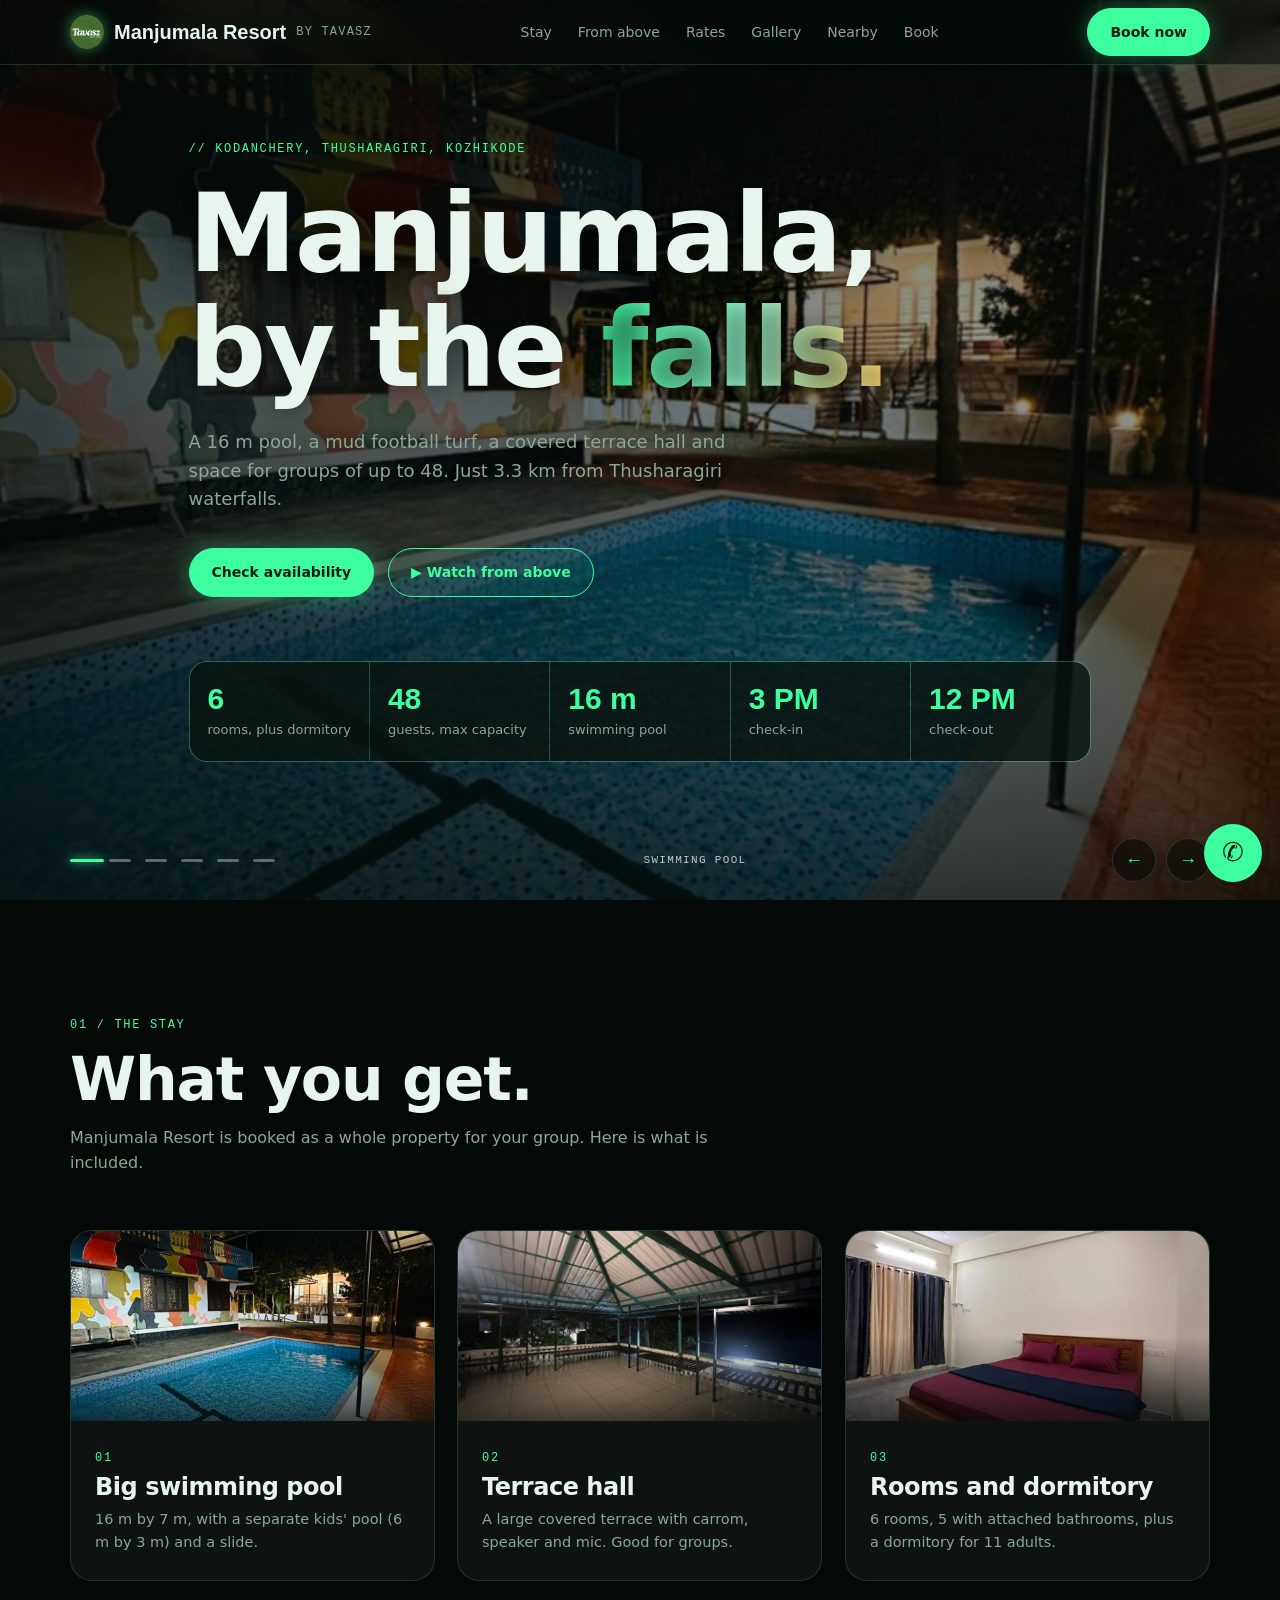
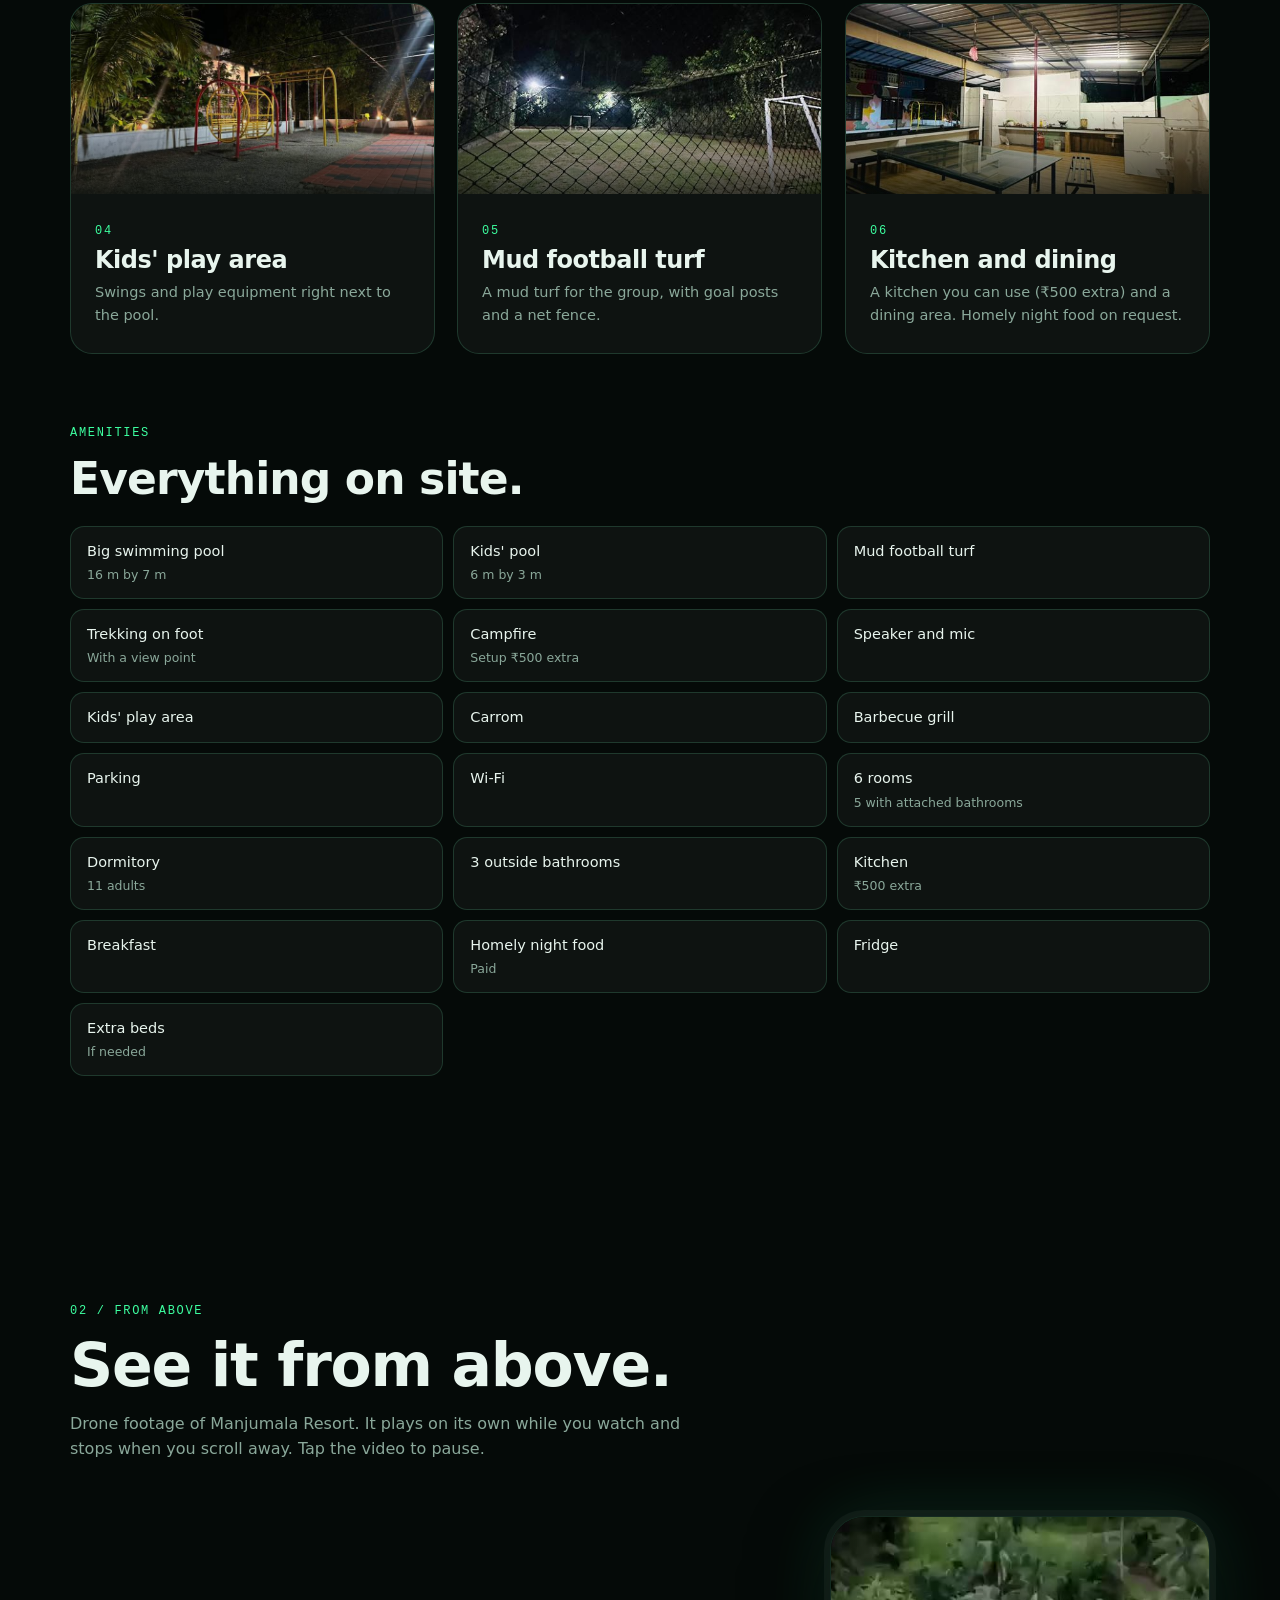
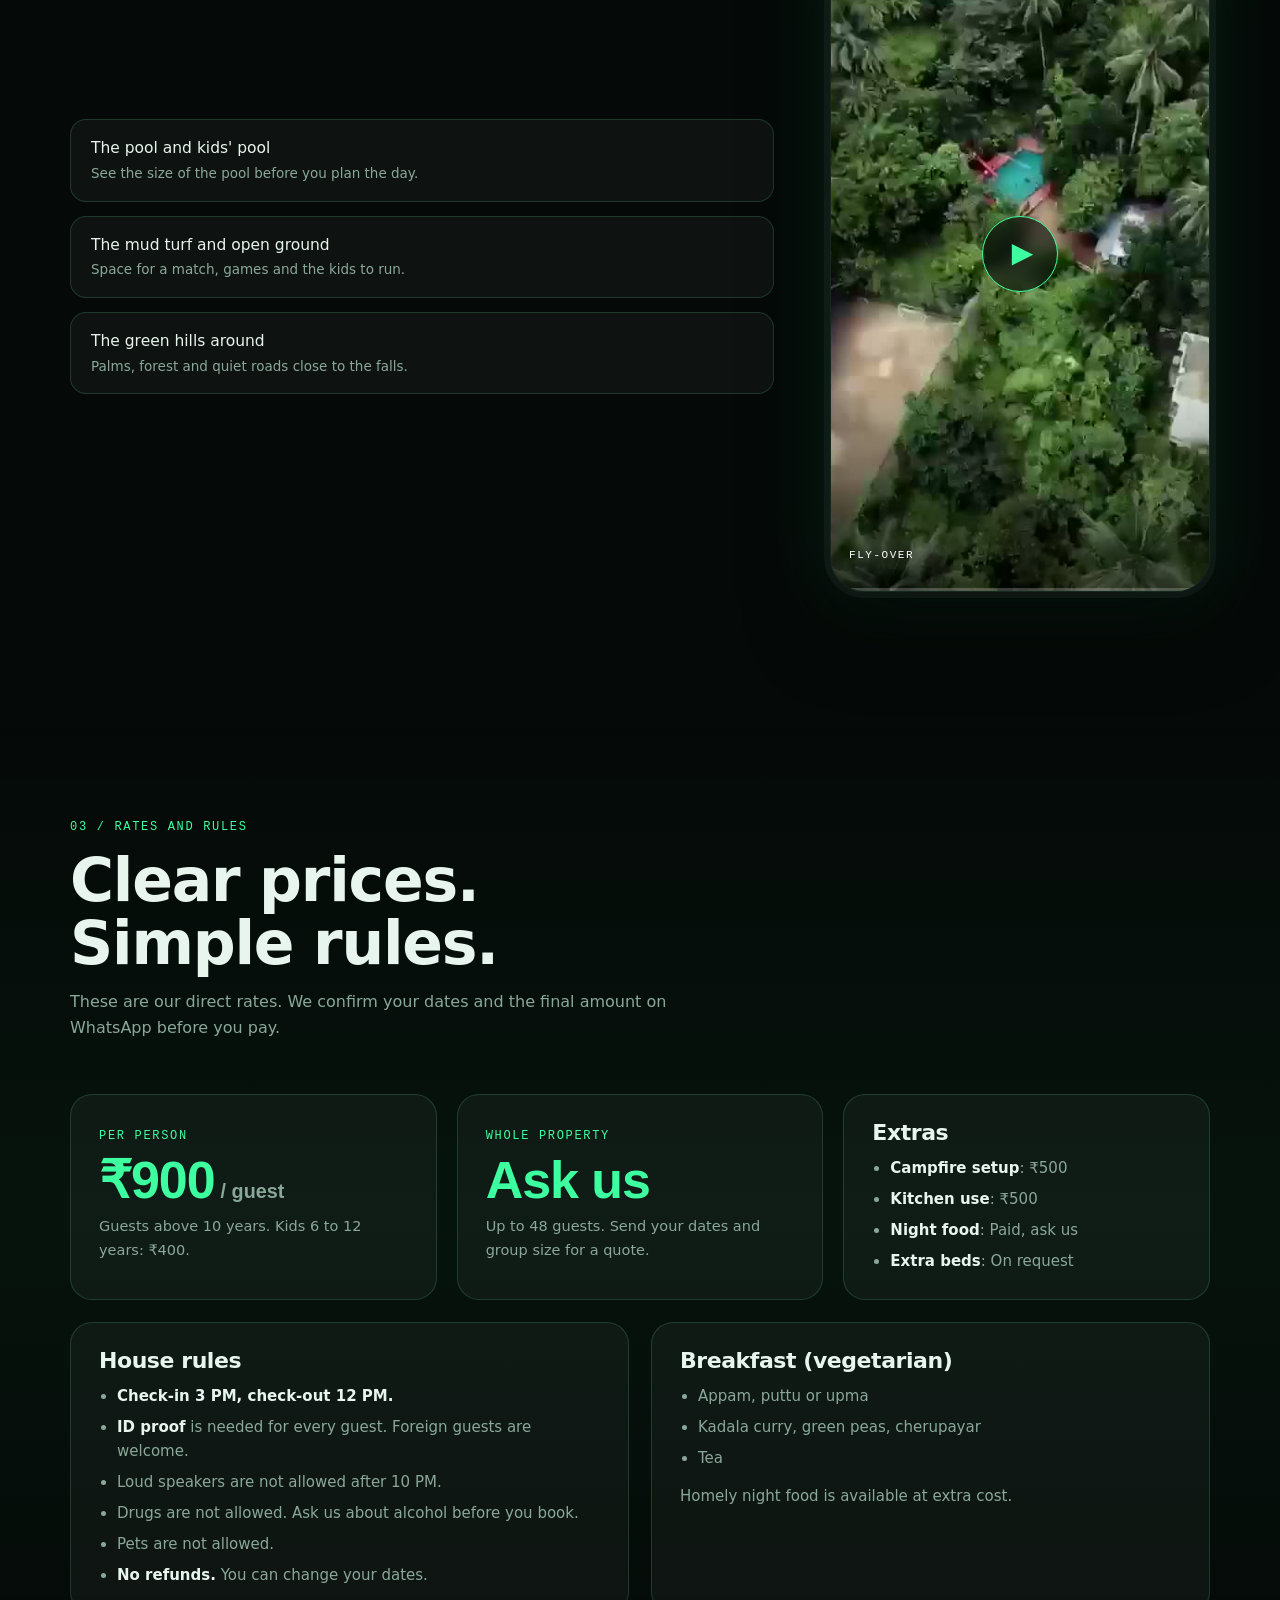
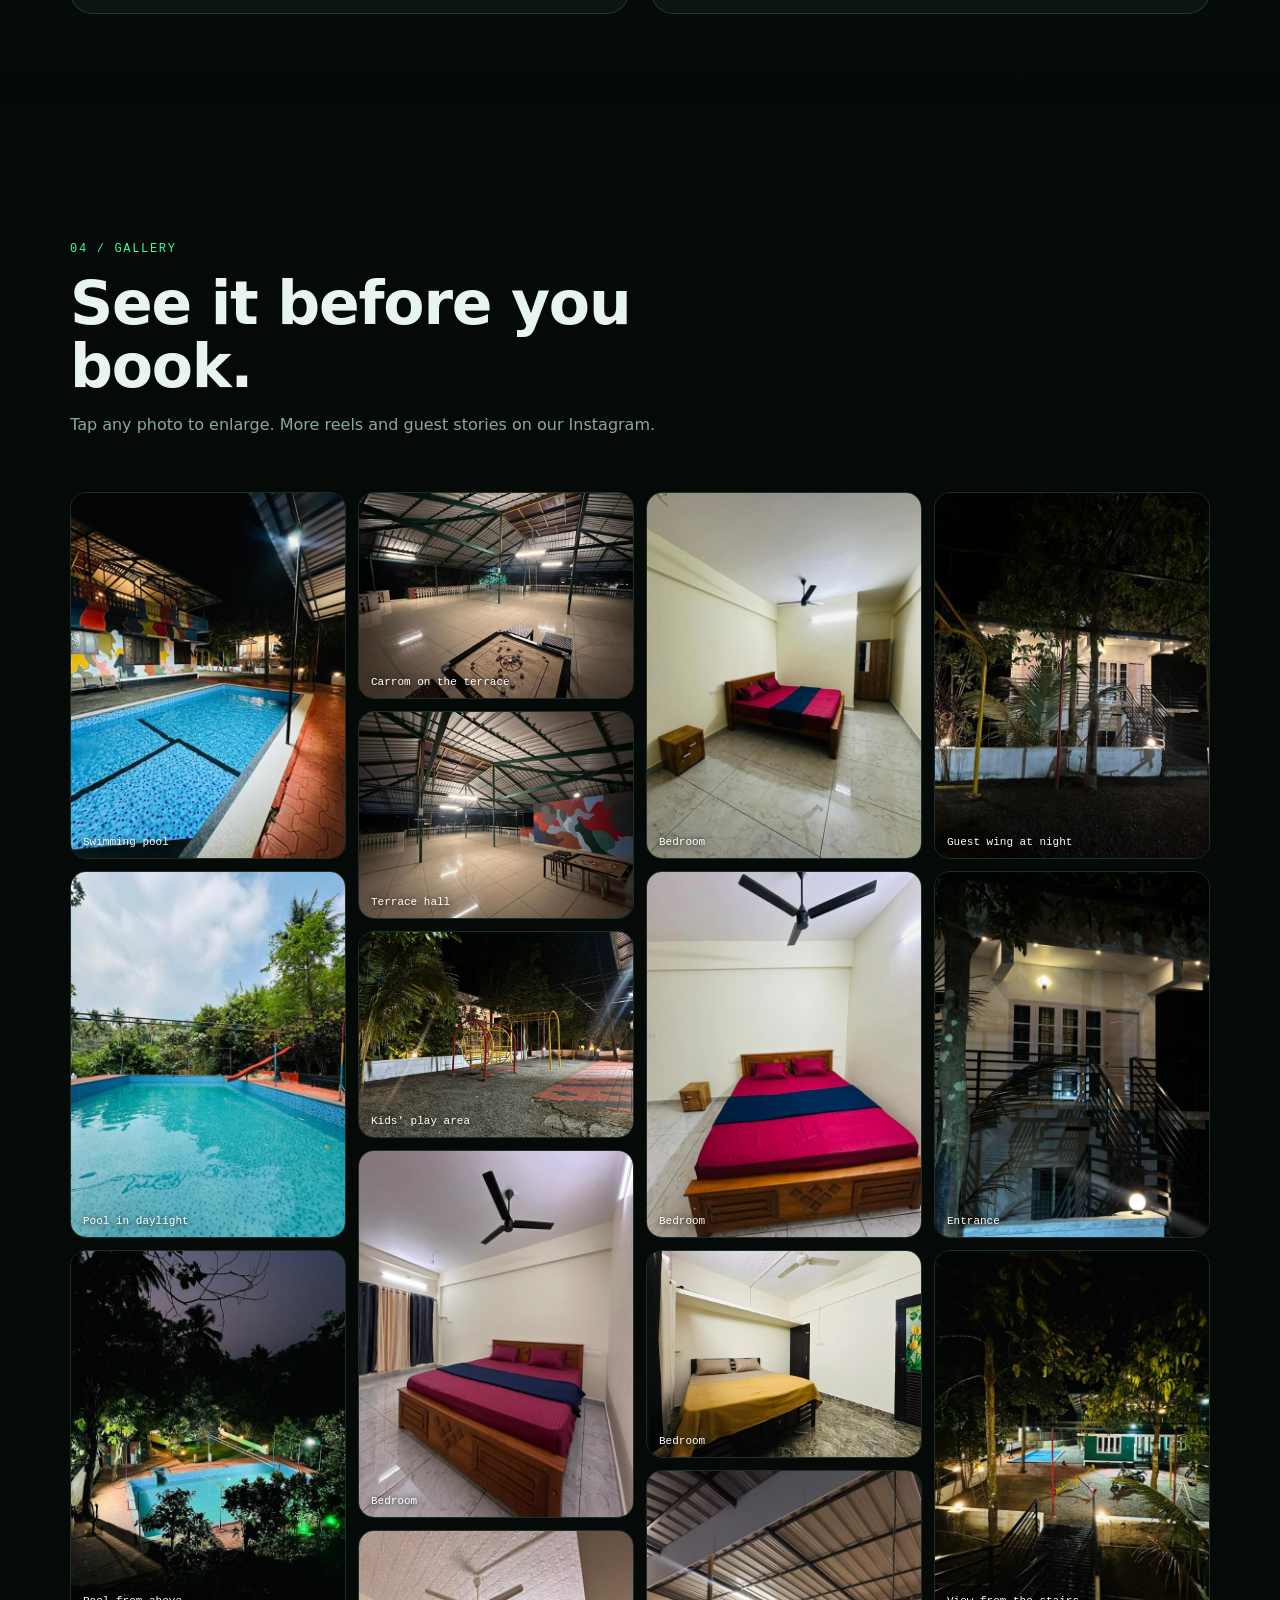
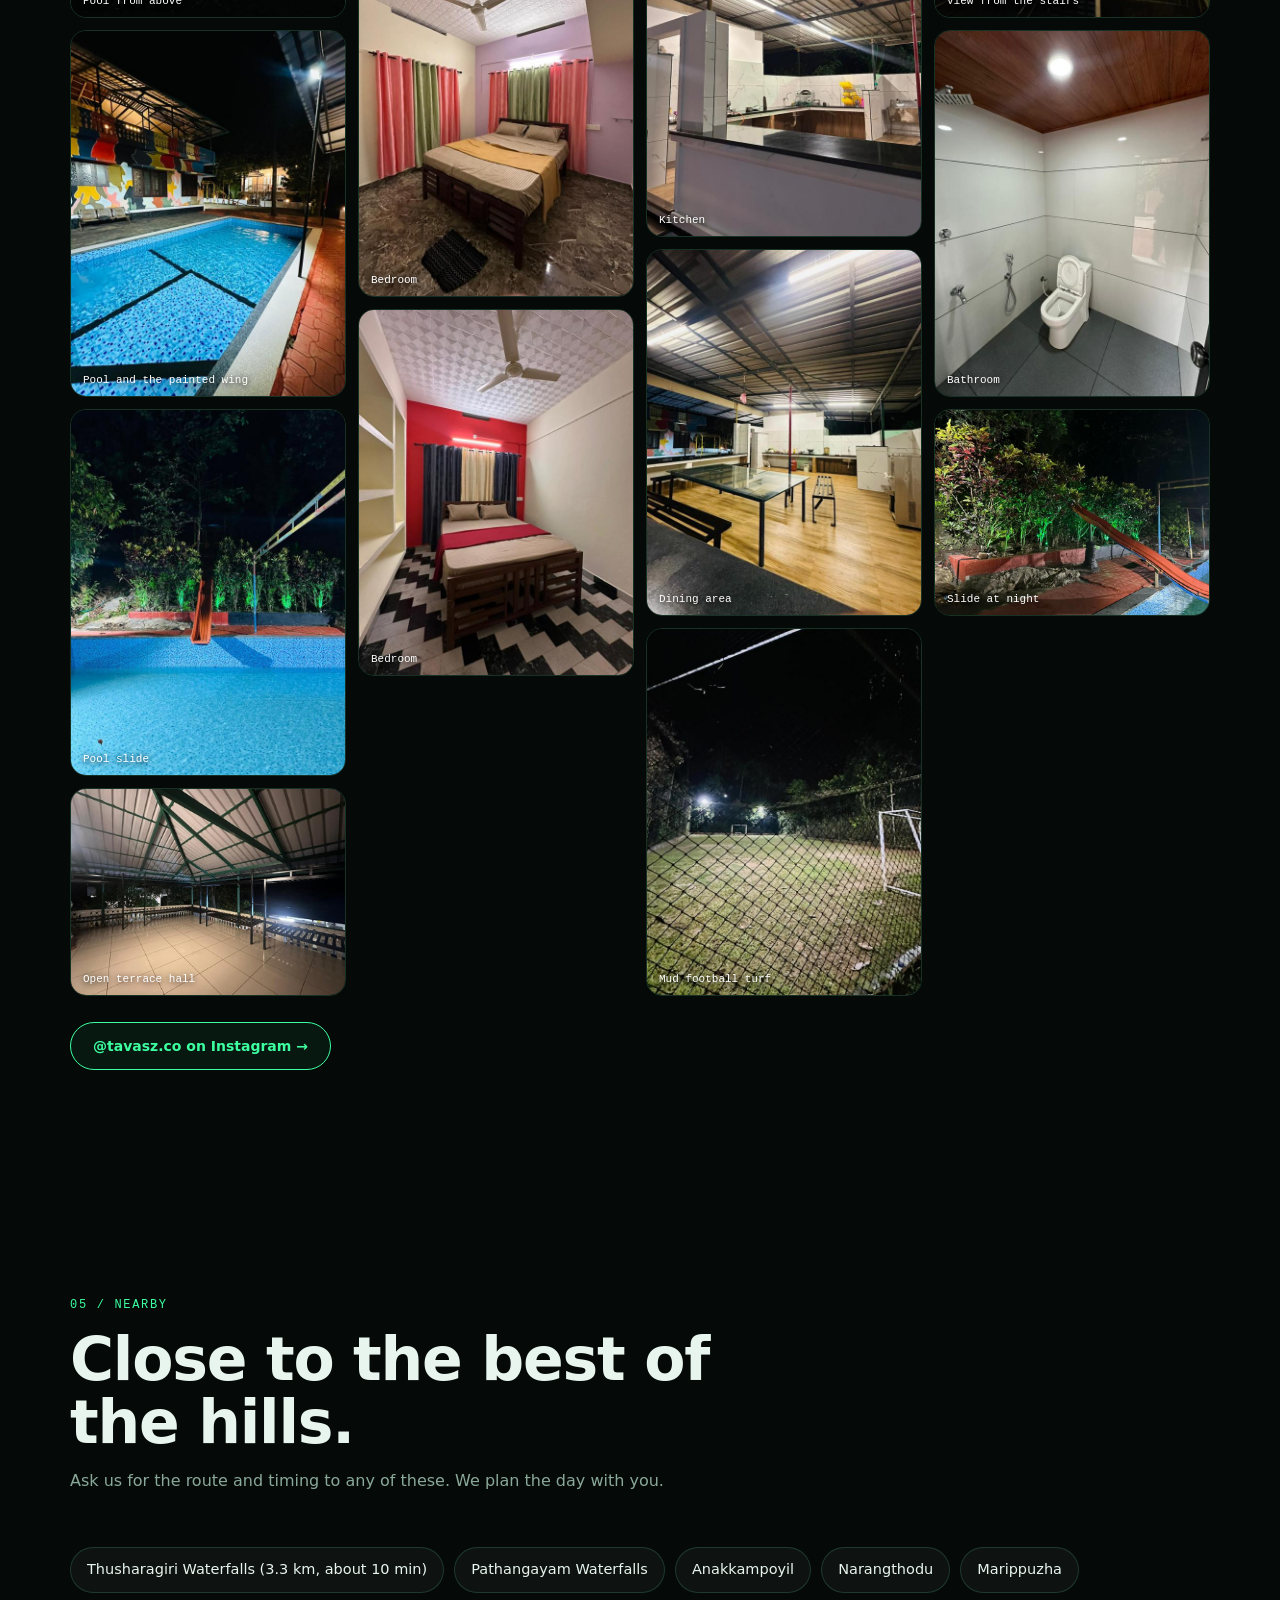
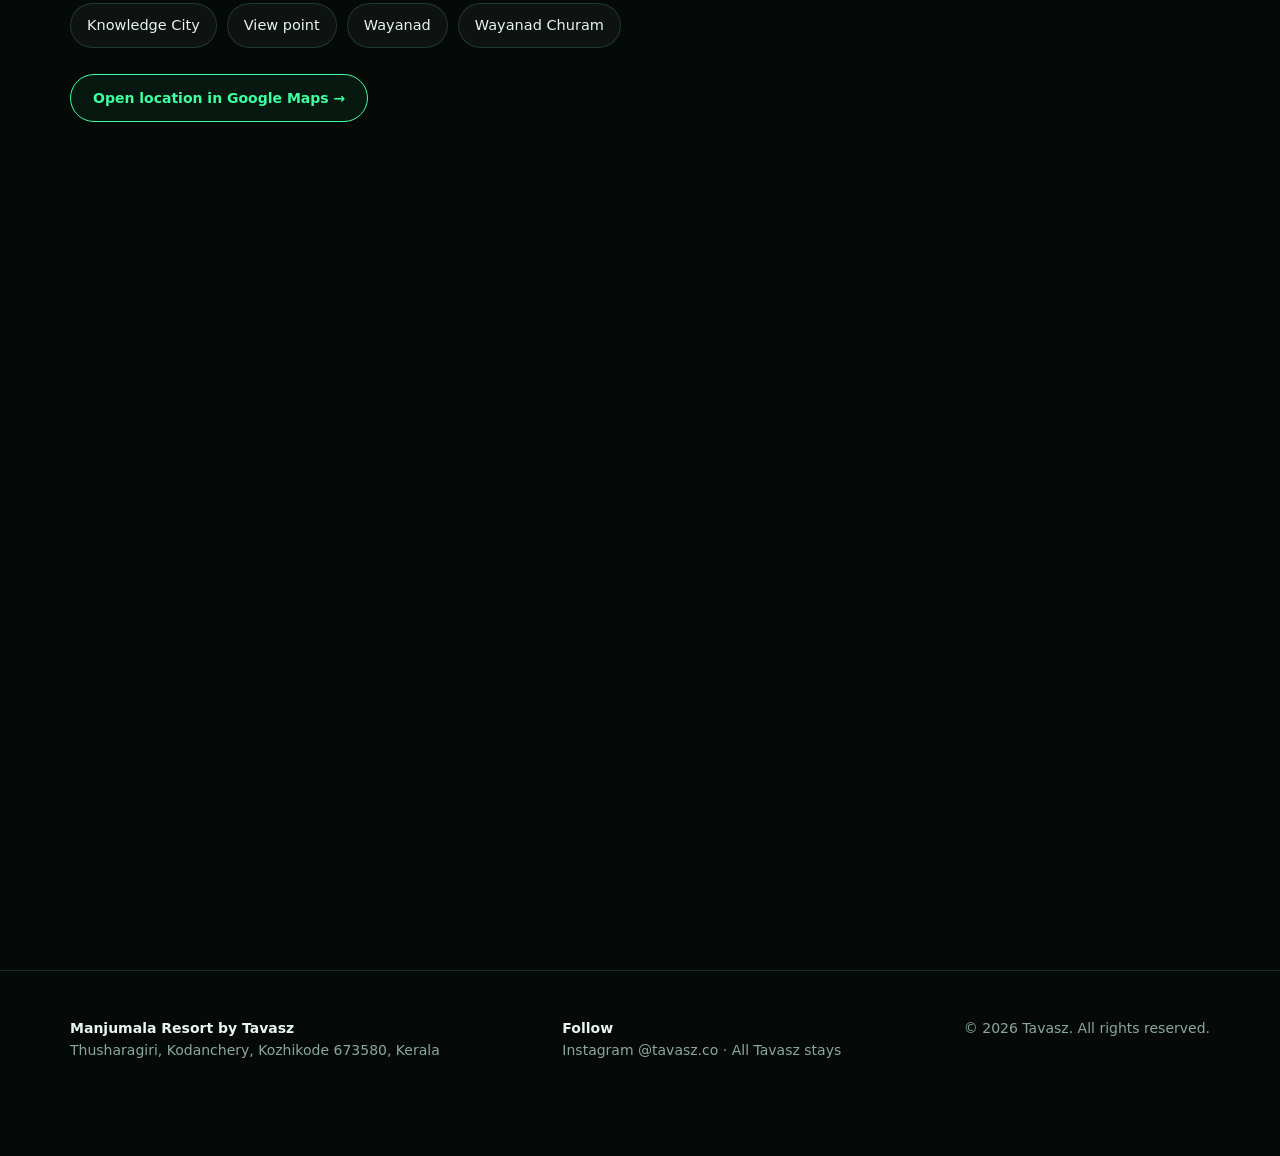
==== manjumala-resort/index.html @ c7e2d7ce "Tavasz home page, River Hill and Manjumala Resort pages, drone video player Replace single-property " ====
<!doctype html>
<html lang="en">
<head>
<meta charset="utf-8">
<meta name="viewport" content="width=device-width,initial-scale=1">
<title>Manjumala Resort by Tavasz | Pool resort near Thusharagiri, Kozhikode</title>
<meta name="description" content="Manjumala Resort by Tavasz: a big swimming pool, mud football turf, terrace hall and rooms for groups near Thusharagiri waterfalls, Kodanchery, Kozhikode. Book on WhatsApp.">
<meta name="theme-color" content="#050a08">
<link rel="icon" href="../assets/logo.jpg">
<link rel="apple-touch-icon" href="../assets/logo.jpg">
<meta property="og:title" content="Manjumala Resort by Tavasz | Pool resort near Thusharagiri, Kozhikode">
<meta property="og:description" content="Manjumala Resort by Tavasz: a big swimming pool, mud football turf, terrace hall and rooms for groups near Thusharagiri waterfalls, Kodanchery, Kozhikode. Book on WhatsApp.">
<meta property="og:type" content="website">
<link rel="stylesheet" href="../assets/site.css">
<link rel="stylesheet" href="../assets/extra.css">
<script type="application/ld+json">{"@context": "https://schema.org", "@type": "Resort", "name": "Manjumala Resort by Tavasz", "description": "Manjumala Resort by Tavasz: a big swimming pool, mud football turf, terrace hall and rooms for groups near Thusharagiri waterfalls, Kodanchery, Kozhikode. Book on WhatsApp.", "image": "img/manjumala/01.jpg", "telephone": "+919072818506", "checkinTime": "15:00", "checkoutTime": "12:00", "address": {"@type": "PostalAddress", "streetAddress": "Thusharagiri, Kodanchery", "addressLocality": "Kozhikode", "postalCode": "673580", "addressRegion": "Kerala", "addressCountry": "IN"}, "geo": {"@type": "GeoCoordinates", "latitude": 11.4537369, "longitude": 76.0483804}, "sameAs": ["https://www.instagram.com/tavasz.co/"]}</script>
</head>
<body>
<canvas id="bg" aria-hidden="true"></canvas>
<nav>
  <div class="wrap">
    <a class="logo" href="../"><img src="../assets/logo.jpg" alt="" width="34" height="34">Manjumala Resort <small style="font:500 12px ui-monospace,monospace;color:var(--mut);letter-spacing:.1em">BY TAVASZ</small></a>
    <div class="links"><a href="#stay">Stay</a><a href="#flyover">From above</a><a href="#rates">Rates</a><a href="#gallery">Gallery</a><a href="#nearby">Nearby</a><a href="#book">Book</a></div>
    <a class="btn solid" href="#book">Book now</a>
  </div>
</nav>
<header class="hero" id="top">
  <div class="hc" id="hc" data-caps="[&quot;Swimming pool&quot;, &quot;Pool from above&quot;, &quot;Kids&#x27; play area&quot;, &quot;Carrom on the terrace&quot;, &quot;Pool in daylight&quot;, &quot;Guest wing at night&quot;]" aria-roledescription="carousel" aria-label="Photos">
    <div class="s on"><img src="../img/manjumala/01.jpg" alt="Swimming pool at Manjumala Resort" fetchpriority="high" decoding="async"></div>
    <div class="s"><img data-src="../img/manjumala/03.jpg" alt="Pool from above at Manjumala Resort" decoding="async"></div>
    <div class="s"><img data-src="../img/manjumala/09.jpg" alt="Kids&#x27; play area at Manjumala Resort" decoding="async"></div>
    <div class="s"><img data-src="../img/manjumala/07.jpg" alt="Carrom on the terrace at Manjumala Resort" decoding="async"></div>
    <div class="s"><img data-src="../img/manjumala/02.jpg" alt="Pool in daylight at Manjumala Resort" decoding="async"></div>
    <div class="s"><img data-src="../img/manjumala/19.jpg" alt="Guest wing at night at Manjumala Resort" decoding="async"></div>
  </div>
  <div class="hc-ui">
    <div class="dots" id="hcDots"></div>
    <span class="hc-cap" id="hcCap"></span>
    <div class="hc-nav"><button id="hcPrev" aria-label="Previous photo">←</button><button id="hcNext" aria-label="Next photo">→</button></div>
  </div>
  <div class="wrap">
    <span class="mono">// Kodanchery, Thusharagiri, Kozhikode</span>
    <h1>Manjumala,<br>by the <em>falls.</em></h1>
    <p class="lead">A 16 m pool, a mud football turf, a covered terrace hall and space for groups of up to 48. Just 3.3 km from Thusharagiri waterfalls.</p>
    <div class="cta"><a class="btn solid" href="#book">Check availability</a><a class="btn" href="#flyover">▶ Watch from above</a></div>
    <div class="hud five"><div><b data-n="6">0</b><span>rooms, plus dormitory</span></div><div><b data-n="48">0</b><span>guests, max capacity</span></div><div><b>16 m</b><span>swimming pool</span></div><div><b>3 PM</b><span>check-in</span></div><div><b>12 PM</b><span>check-out</span></div></div>
  </div>
</header>
<section id="stay">
  <div class="wrap">
    <div class="sec-h rv"><span class="mono">01 / The stay</span><h2>What you get.</h2><p>Manjumala Resort is booked as a whole property for your group. Here is what is included.</p></div>
    <div class="grid"><article class="card rv"><div class="glow"></div><div class="art ph"><img src="../img/manjumala/th/01.jpg" alt="Big swimming pool at Manjumala Resort" loading="lazy"></div><div class="body"><span class="mono">01</span><h3>Big swimming pool</h3><p>16 m by 7 m, with a separate kids&#x27; pool (6 m by 3 m) and a slide.</p></div></article><article class="card rv"><div class="glow"></div><div class="art ph"><img src="../img/manjumala/th/06.jpg" alt="Terrace hall at Manjumala Resort" loading="lazy"></div><div class="body"><span class="mono">02</span><h3>Terrace hall</h3><p>A large covered terrace with carrom, speaker and mic. Good for groups.</p></div></article><article class="card rv"><div class="glow"></div><div class="art ph"><img src="../img/manjumala/th/10.jpg" alt="Rooms and dormitory at Manjumala Resort" loading="lazy"></div><div class="body"><span class="mono">03</span><h3>Rooms and dormitory</h3><p>6 rooms, 5 with attached bathrooms, plus a dormitory for 11 adults.</p></div></article><article class="card rv"><div class="glow"></div><div class="art ph"><img src="../img/manjumala/th/09.jpg" alt="Kids&#x27; play area at Manjumala Resort" loading="lazy"></div><div class="body"><span class="mono">04</span><h3>Kids&#x27; play area</h3><p>Swings and play equipment right next to the pool.</p></div></article><article class="card rv"><div class="glow"></div><div class="art ph"><img src="../img/manjumala/th/18.jpg" alt="Mud football turf at Manjumala Resort" loading="lazy"></div><div class="body"><span class="mono">05</span><h3>Mud football turf</h3><p>A mud turf for the group, with goal posts and a net fence.</p></div></article><article class="card rv"><div class="glow"></div><div class="art ph"><img src="../img/manjumala/th/17.jpg" alt="Kitchen and dining at Manjumala Resort" loading="lazy"></div><div class="body"><span class="mono">06</span><h3>Kitchen and dining</h3><p>A kitchen you can use (₹500 extra) and a dining area. Homely night food on request.</p></div></article></div>
    <div class="sec-h rv" style="margin:64px 0 24px"><span class="mono">Amenities</span><h2 style="font-size:clamp(28px,4vw,44px)">Everything on site.</h2></div>
    <ul class="amen rv"><li>Big swimming pool<small>16 m by 7 m</small></li><li>Kids&#x27; pool<small>6 m by 3 m</small></li><li>Mud football turf</li><li>Trekking on foot<small>With a view point</small></li><li>Campfire<small>Setup ₹500 extra</small></li><li>Speaker and mic</li><li>Kids&#x27; play area</li><li>Carrom</li><li>Barbecue grill</li><li>Parking</li><li>Wi-Fi</li><li>6 rooms<small>5 with attached bathrooms</small></li><li>Dormitory<small>11 adults</small></li><li>3 outside bathrooms</li><li>Kitchen<small>₹500 extra</small></li><li>Breakfast</li><li>Homely night food<small>Paid</small></li><li>Fridge</li><li>Extra beds<small>If needed</small></li></ul>
  </div>
</section>
<section id="flyover">
  <div class="wrap">
    <div class="sec-h rv"><span class="mono">02 / From above</span><h2>See it from above.</h2><p>Drone footage of Manjumala Resort. It plays on its own while you watch and stops when you scroll away. Tap the video to pause.</p></div>
    <div class="fly rv">
      <div class="ftxt"><ul><li>The pool and kids&#x27; pool<small>See the size of the pool before you plan the day.</small></li><li>The mud turf and open ground<small>Space for a match, games and the kids to run.</small></li><li>The green hills around<small>Palms, forest and quiet roads close to the falls.</small></li></ul></div>
      <div class="phone">
        <video class="fv" muted loop playsinline preload="none" poster="../video/manjumala/fly-over.jpg" data-src="../video/manjumala/fly-over.mp4" aria-label="Drone video of Manjumala Resort"></video>
        <span class="vpb" aria-hidden="true">▶</span>
        <span class="vcap">Fly-over</span>
        <div class="vbarw" aria-hidden="true"><div class="vbar"><i></i></div></div>
      </div>
    </div>
  </div>
</section>
<section id="rates" style="background:linear-gradient(180deg,transparent,rgba(61,255,160,.04),transparent)">
  <div class="wrap">
    <div class="sec-h rv"><span class="mono">03 / Rates and rules</span><h2>Clear prices. Simple rules.</h2><p>These are our direct rates. We confirm your dates and the final amount on WhatsApp before you pay.</p></div>
    <div class="three"><div class="box rate rv"><span class="mono">Per person</span><span class="price">₹900<small>/ guest</small></span><p class="sub">Guests above 10 years. Kids 6 to 12 years: ₹400.</p></div><div class="box rate rv"><span class="mono">Whole property</span><span class="price">Ask us<small></small></span><p class="sub">Up to 48 guests. Send your dates and group size for a quote.</p></div><div class="box rv"><h3>Extras</h3><ul><li><b>Campfire setup</b>: ₹500</li><li><b>Kitchen use</b>: ₹500</li><li><b>Night food</b>: Paid, ask us</li><li><b>Extra beds</b>: On request</li></ul></div></div>
    <div class="two" style="margin-top:22px">
      <div class="box rv"><h3>House rules</h3><ul><li><b>Check-in 3 PM, check-out 12 PM.</b></li><li><b>ID proof</b> is needed for every guest. Foreign guests are welcome.</li><li>Loud speakers are not allowed after 10 PM.</li><li>Drugs are not allowed. Ask us about alcohol before you book.</li><li>Pets are not allowed.</li><li><b>No refunds.</b> You can change your dates.</li></ul></div>
      <div class="box rv"><h3>Breakfast (vegetarian)</h3><ul><li>Appam, puttu or upma</li><li>Kadala curry, green peas, cherupayar</li><li>Tea</li></ul><p class="srcnote">Homely night food is available at extra cost.</p></div>
    </div>
  </div>
</section>
<section id="gallery">
  <div class="wrap">
    <div class="sec-h rv"><span class="mono">04 / Gallery</span><h2>See it before you book.</h2><p>Tap any photo to enlarge. More reels and guest stories on our Instagram.</p></div>
    <div class="ig rv"><a href="../img/manjumala/01.jpg" data-lb><img src="../img/manjumala/th/01.jpg" alt="Swimming pool at Manjumala Resort" loading="lazy" style="width:100%;height:auto;display:block"><span>Swimming pool</span></a><a href="../img/manjumala/02.jpg" data-lb><img src="../img/manjumala/th/02.jpg" alt="Pool in daylight at Manjumala Resort" loading="lazy" style="width:100%;height:auto;display:block"><span>Pool in daylight</span></a><a href="../img/manjumala/03.jpg" data-lb><img src="../img/manjumala/th/03.jpg" alt="Pool from above at Manjumala Resort" loading="lazy" style="width:100%;height:auto;display:block"><span>Pool from above</span></a><a href="../img/manjumala/04.jpg" data-lb><img src="../img/manjumala/th/04.jpg" alt="Pool and the painted wing at Manjumala Resort" loading="lazy" style="width:100%;height:auto;display:block"><span>Pool and the painted wing</span></a><a href="../img/manjumala/05.jpg" data-lb><img src="../img/manjumala/th/05.jpg" alt="Pool slide at Manjumala Resort" loading="lazy" style="width:100%;height:auto;display:block"><span>Pool slide</span></a><a href="../img/manjumala/06.jpg" data-lb><img src="../img/manjumala/th/06.jpg" alt="Open terrace hall at Manjumala Resort" loading="lazy" style="width:100%;height:auto;display:block"><span>Open terrace hall</span></a><a href="../img/manjumala/07.jpg" data-lb><img src="../img/manjumala/th/07.jpg" alt="Carrom on the terrace at Manjumala Resort" loading="lazy" style="width:100%;height:auto;display:block"><span>Carrom on the terrace</span></a><a href="../img/manjumala/08.jpg" data-lb><img src="../img/manjumala/th/08.jpg" alt="Terrace hall at Manjumala Resort" loading="lazy" style="width:100%;height:auto;display:block"><span>Terrace hall</span></a><a href="../img/manjumala/09.jpg" data-lb><img src="../img/manjumala/th/09.jpg" alt="Kids&#x27; play area at Manjumala Resort" loading="lazy" style="width:100%;height:auto;display:block"><span>Kids&#x27; play area</span></a><a href="../img/manjumala/10.jpg" data-lb><img src="../img/manjumala/th/10.jpg" alt="Bedroom at Manjumala Resort" loading="lazy" style="width:100%;height:auto;display:block"><span>Bedroom</span></a><a href="../img/manjumala/11.jpg" data-lb><img src="../img/manjumala/th/11.jpg" alt="Bedroom at Manjumala Resort" loading="lazy" style="width:100%;height:auto;display:block"><span>Bedroom</span></a><a href="../img/manjumala/12.jpg" data-lb><img src="../img/manjumala/th/12.jpg" alt="Bedroom at Manjumala Resort" loading="lazy" style="width:100%;height:auto;display:block"><span>Bedroom</span></a><a href="../img/manjumala/13.jpg" data-lb><img src="../img/manjumala/th/13.jpg" alt="Bedroom at Manjumala Resort" loading="lazy" style="width:100%;height:auto;display:block"><span>Bedroom</span></a><a href="../img/manjumala/14.jpg" data-lb><img src="../img/manjumala/th/14.jpg" alt="Bedroom at Manjumala Resort" loading="lazy" style="width:100%;height:auto;display:block"><span>Bedroom</span></a><a href="../img/manjumala/15.jpg" data-lb><img src="../img/manjumala/th/15.jpg" alt="Bedroom at Manjumala Resort" loading="lazy" style="width:100%;height:auto;display:block"><span>Bedroom</span></a><a href="../img/manjumala/16.jpg" data-lb><img src="../img/manjumala/th/16.jpg" alt="Kitchen at Manjumala Resort" loading="lazy" style="width:100%;height:auto;display:block"><span>Kitchen</span></a><a href="../img/manjumala/17.jpg" data-lb><img src="../img/manjumala/th/17.jpg" alt="Dining area at Manjumala Resort" loading="lazy" style="width:100%;height:auto;display:block"><span>Dining area</span></a><a href="../img/manjumala/18.jpg" data-lb><img src="../img/manjumala/th/18.jpg" alt="Mud football turf at Manjumala Resort" loading="lazy" style="width:100%;height:auto;display:block"><span>Mud football turf</span></a><a href="../img/manjumala/19.jpg" data-lb><img src="../img/manjumala/th/19.jpg" alt="Guest wing at night at Manjumala Resort" loading="lazy" style="width:100%;height:auto;display:block"><span>Guest wing at night</span></a><a href="../img/manjumala/20.jpg" data-lb><img src="../img/manjumala/th/20.jpg" alt="Entrance at Manjumala Resort" loading="lazy" style="width:100%;height:auto;display:block"><span>Entrance</span></a><a href="../img/manjumala/21.jpg" data-lb><img src="../img/manjumala/th/21.jpg" alt="View from the stairs at Manjumala Resort" loading="lazy" style="width:100%;height:auto;display:block"><span>View from the stairs</span></a><a href="../img/manjumala/22.jpg" data-lb><img src="../img/manjumala/th/22.jpg" alt="Bathroom at Manjumala Resort" loading="lazy" style="width:100%;height:auto;display:block"><span>Bathroom</span></a><a href="../img/manjumala/23.jpg" data-lb><img src="../img/manjumala/th/23.jpg" alt="Slide at night at Manjumala Resort" loading="lazy" style="width:100%;height:auto;display:block"><span>Slide at night</span></a></div>
    <p style="margin-top:26px"><a class="btn" href="https://www.instagram.com/tavasz.co/" target="_blank" rel="noopener">@tavasz.co on Instagram →</a></p>
  </div>
</section>
<section id="nearby">
  <div class="wrap">
    <div class="sec-h rv"><span class="mono">05 / Nearby</span><h2>Close to the best of the hills.</h2><p>Ask us for the route and timing to any of these. We plan the day with you.</p></div>
    <div class="pills rv"><span>Thusharagiri Waterfalls (3.3 km, about 10 min)</span><span>Pathangayam Waterfalls</span><span>Anakkampoyil</span><span>Narangthodu</span><span>Marippuzha</span><span>Knowledge City</span><span>View point</span><span>Wayanad</span><span>Wayanad Churam</span></div>
    <p style="margin-top:26px"><a class="btn" href="https://maps.app.goo.gl/ZqbPNL8A921zPHSq5?g_st=ic" target="_blank" rel="noopener">Open location in Google Maps →</a></p>
  </div>
</section>
<section id="book">
  <div class="wrap">
    <div class="book rv">
      <div>
        <span class="mono">06 / Book</span>
        <h2>Tell us when. We reply on WhatsApp.</h2>
        <p>Fill this in and it opens WhatsApp with your request ready to send. No sign-up and no payment on this page. We confirm availability and the rate before you pay.</p>
        <p style="margin-top:22px"><b style="color:var(--txt)">Call or WhatsApp:</b><br><a href="tel:+919072818506" style="color:var(--g)">+91 90728 18506</a> · <a href="tel:+919656441064" style="color:var(--g)">+91 96564 41064</a></p>
      </div>
      <form id="bf">
        
        <div><label for="n">Name</label><input id="n" required placeholder="Your name" autocomplete="name"></div>
        <div><label for="g">Guests</label><input id="g" type="number" min="1" value="2" inputmode="numeric"></div>
        <div><label for="d1">Check in</label><input id="d1" type="date" required></div>
        <div><label for="d2">Check out</label><input id="d2" type="date" required></div>
        <div class="full"><label for="t">Who is coming</label><select id="t"><option>Family</option><option>Couple</option><option>Friends</option><option>Mixed group</option></select></div>
        <div class="full"><label for="note">Note (optional)</label><input id="note" placeholder="Occasion, food, questions"></div>
        <div class="full"><button class="btn solid" style="width:100%;justify-content:center" type="submit">Send on WhatsApp</button><p class="note">Opens WhatsApp. Availability and rate are confirmed by the Tavasz team.</p></div>
      </form>
    </div>
  </div>
</section>
<footer>
  <div class="wrap">
    <div><b>Manjumala Resort by Tavasz</b><br>Thusharagiri, Kodanchery, Kozhikode 673580, Kerala</div>
    <div><b>Follow</b><br><a href="https://www.instagram.com/tavasz.co/" target="_blank" rel="noopener">Instagram @tavasz.co</a> · <a href="../">All Tavasz stays</a></div>
    <div>© <span data-yr></span> Tavasz. All rights reserved.</div>
  </div>
</footer>
<a class="fab" href="https://wa.me/919072818506?text=Hi%20Tavasz%2C%20I%27d%20like%20to%20book%20a%20stay%20at%20Manjumala%20Resort." target="_blank" rel="noopener" aria-label="Chat on WhatsApp">✆</a>
<script>window.TAVASZ={wa:"919072818506",prop:"Manjumala Resort"};</script>
<script src="../assets/site.js"></script>
<script src="../assets/video.js"></script>
</body>
</html>
---- assets/site.css ----
:root{
  --bg:#050a08; --card:rgba(255,255,255,.04); --line:rgba(120,255,190,.16);
  --g:#3dffa0; --g2:#17c97a; --deep:#0f3d2a; --txt:#e8f5ee; --mut:#8aa89a; --amber:#ffd36b;
}
*{box-sizing:border-box;margin:0;padding:0}
html{scroll-behavior:smooth}
body{background:var(--bg);color:var(--txt);font:16px/1.6 "Inter",system-ui,-apple-system,Segoe UI,sans-serif;overflow-x:hidden}
a{color:inherit;text-decoration:none}
.wrap{max-width:1180px;margin:0 auto;padding:0 20px}
h1,h2,h3{font-family:"Space Grotesk","Inter",system-ui,sans-serif;line-height:1.05;letter-spacing:-.02em}
.mono{font-family:ui-monospace,"JetBrains Mono",Menlo,monospace;font-size:12px;letter-spacing:.14em;text-transform:uppercase;color:var(--g)}
#bg{position:fixed;inset:0;z-index:-1;width:100%;height:100%}
nav{position:fixed;top:0;left:0;right:0;z-index:50;backdrop-filter:blur(14px);background:rgba(5,10,8,.55);border-bottom:1px solid var(--line)}
nav .wrap{display:flex;align-items:center;justify-content:space-between;height:64px}
.logo{display:flex;align-items:center;gap:10px;font-weight:700;font-family:"Space Grotesk",sans-serif;font-size:20px}
.logo i{width:30px;height:30px;border-radius:50%;background:radial-gradient(circle at 30% 30%,var(--g),var(--deep));box-shadow:0 0 18px var(--g2)}
.links{display:flex;gap:26px;font-size:14px;color:var(--mut)}
.links a:hover{color:var(--g)}
.btn{display:inline-flex;align-items:center;gap:8px;padding:12px 22px;border-radius:999px;font-weight:600;font-size:14px;border:1px solid var(--g);color:var(--g);background:rgba(61,255,160,.06);transition:.25s;cursor:pointer;font-family:inherit}
.btn:hover{background:var(--g);color:#032014;box-shadow:0 0 28px rgba(61,255,160,.5)}
.btn.solid{background:var(--g);color:#032014;box-shadow:0 0 24px rgba(61,255,160,.35)}
.btn.solid:hover{background:#fff}
header.hero{min-height:100vh;min-height:100svh;display:flex;align-items:center;padding-top:80px;position:relative;overflow:hidden;isolation:isolate}
header.hero>.wrap{position:relative;z-index:3}
.hc{position:absolute;inset:0;z-index:0;background:#050a08;touch-action:pan-y}
.hc .s{position:absolute;inset:0;opacity:0;transition:opacity 1.2s ease}
.hc .s.on{opacity:1}
.hc .s img{width:100%;height:100%;object-fit:cover;transform:scale(1.02)}
.hc .s.on img{animation:kb 9s ease-out forwards}
@keyframes kb{to{transform:scale(1.12)}}
.hc::after{content:"";position:absolute;inset:0;z-index:1;pointer-events:none;background:linear-gradient(180deg,rgba(5,10,8,.72) 0%,rgba(5,10,8,.38) 38%,rgba(5,10,8,.82) 100%),linear-gradient(90deg,rgba(5,10,8,.6),transparent 70%)}
.hc-ui{position:absolute;left:0;right:0;bottom:max(18px,env(safe-area-inset-bottom));z-index:4;display:flex;align-items:center;justify-content:space-between;gap:14px;padding:0 20px;max-width:1180px;margin:0 auto;pointer-events:none}
.hc-ui>*{pointer-events:auto}
.dots{display:flex;gap:8px}
.dots button{width:28px;height:28px;display:grid;place-items:center;background:none;border:0;cursor:pointer;padding:0}
.dots button::before{content:"";width:22px;height:3px;border-radius:3px;background:rgba(255,255,255,.35);transition:.3s}
.dots button.on::before{background:var(--g);width:34px;box-shadow:0 0 10px var(--g)}
.hc-cap{font:11px ui-monospace,monospace;letter-spacing:.12em;text-transform:uppercase;color:rgba(255,255,255,.75)}
.hc-nav{display:none;gap:10px}
.hc-nav button{width:44px;height:44px;border-radius:50%;border:1px solid var(--line);background:rgba(5,10,8,.55);color:var(--g);font-size:18px;cursor:pointer;backdrop-filter:blur(8px)}
.hc-nav button:hover{background:var(--g);color:#032014}
@media(hover:hover) and (min-width:900px){.hc-nav{display:flex}}
header.hero{padding-bottom:84px}
.hero p.lead{color:#cfe3d8;text-shadow:0 1px 14px rgba(0,0,0,.7)}
.hero h1{text-shadow:0 2px 24px rgba(0,0,0,.55)}
.book>*,form>*{min-width:0}
input,select{min-width:0;-webkit-appearance:none;appearance:none;font-size:16px}
input[type=date]{min-height:50px}
html,body{max-width:100%;overflow-x:hidden}
@media(max-width:700px){
  form{grid-template-columns:1fr}
  .hero .cta .btn{white-space:nowrap;padding:12px 10px;font-size:13.5px}
  .hc-cap{display:none}.hc-ui{justify-content:center}
  .logo small{display:none}
  nav .wrap{height:58px}.logo{font-size:18px}
  nav .btn{padding:10px 16px;font-size:13px}
  .hero .cta .btn{flex:1;justify-content:center}
  .hero h1{font-size:clamp(40px,12.5vw,60px)}
  .hud{margin-top:36px}.hud div{padding:14px 16px}.hud b{font-size:24px}
}
.hero h1{font-size:clamp(44px,8.5vw,112px);margin:18px 0 22px}
.hero h1 em{font-style:normal;background:linear-gradient(95deg,var(--g),#9bffd6 50%,var(--amber));-webkit-background-clip:text;background-clip:text;color:transparent}
.hero p.lead{max-width:560px;color:var(--mut);font-size:18px}
.hero .cta{display:flex;gap:14px;flex-wrap:wrap;margin-top:34px}
.hud{display:grid;grid-template-columns:repeat(4,1fr);gap:1px;margin-top:64px;border:1px solid var(--line);border-radius:18px;overflow:hidden;background:var(--line)}
.hud div{background:rgba(5,10,8,.8);padding:20px 22px}
.hud b{display:block;font:700 30px "Space Grotesk",sans-serif;color:var(--g)}
.hud span{font-size:13px;color:var(--mut)}
section{padding:110px 0;position:relative}
.sec-h{max-width:640px;margin-bottom:54px}
.sec-h h2{font-size:clamp(34px,5vw,60px);margin:12px 0 14px}
.sec-h p{color:var(--mut)}
.grid{display:grid;grid-template-columns:repeat(3,1fr);gap:22px}
.card{position:relative;border:1px solid var(--line);background:var(--card);border-radius:22px;overflow:hidden;transition:transform .15s ease,border-color .3s,opacity .8s;transform-style:preserve-3d;will-change:transform}
.card:hover{border-color:var(--g)}
.card .art{height:190px;position:relative;overflow:hidden}
.card .art svg{position:absolute;inset:0;width:100%;height:100%}
.card .art img{position:absolute;inset:0;width:100%;height:100%;object-fit:cover;transition:transform .6s}
.card:hover .art img{transform:scale(1.07)}
.card .art.ph::after{display:none}
.card .art.ph::before{content:"";position:absolute;inset:0;z-index:1;background:linear-gradient(180deg,transparent 55%,rgba(5,10,8,.75))}
.big>img{position:absolute;inset:0;width:100%;height:100%;object-fit:cover}
.big::after{content:"";position:absolute;inset:0;background:linear-gradient(180deg,rgba(5,10,8,.1) 30%,rgba(5,10,8,.88))}
.big .cap{z-index:1}
.card .body{padding:22px 24px 26px}
.card h3{font-size:24px;margin:6px 0 8px}
.card p{color:var(--mut);font-size:14.5px}
.card .row{display:flex;justify-content:space-between;align-items:center;margin-top:18px;font-size:13px;color:var(--mut)}
.card .row a{color:var(--g);font-weight:600}
.glow{position:absolute;inset:-1px;border-radius:inherit;pointer-events:none;opacity:0;transition:.3s;background:radial-gradient(420px circle at var(--mx,50%) var(--my,50%),rgba(61,255,160,.16),transparent 45%)}
.card:hover .glow{opacity:1}
.exp{display:grid;grid-template-columns:1.1fr 1fr;gap:28px;align-items:stretch}
.big{border:1px solid var(--line);border-radius:28px;min-height:420px;position:relative;overflow:hidden;background:linear-gradient(160deg,#0c2a1f,#06110c 60%)}
.big svg{position:absolute;inset:0;width:100%;height:100%}
.big .cap{position:absolute;left:28px;bottom:26px;right:28px}
.big .cap h3{font-size:34px}
.list{display:flex;flex-direction:column;gap:14px}
.item{display:flex;gap:16px;padding:20px;border:1px solid var(--line);border-radius:18px;background:var(--card);transition:.25s}
.item:hover{border-color:var(--g);transform:translateX(6px)}
.item .ic{flex:none;width:44px;height:44px;border-radius:12px;display:grid;place-items:center;background:rgba(61,255,160,.1);color:var(--g);font-size:20px}
.item h4{font:600 17px "Space Grotesk",sans-serif}
.item p{font-size:14px;color:var(--mut)}
.chips{display:flex;gap:10px;overflow-x:auto;padding-bottom:6px;margin-bottom:22px;scrollbar-width:none}
.chips::-webkit-scrollbar{display:none}
.chips button{flex:none;min-height:44px;padding:0 20px;border-radius:999px;border:1px solid var(--line);background:var(--card);color:var(--mut);font:600 14px inherit;font-family:inherit;cursor:pointer;transition:.25s}
.chips button.on{background:var(--g);color:#032014;border-color:var(--g);box-shadow:0 0 22px rgba(61,255,160,.35)}
.mapw{display:grid;grid-template-columns:1.25fr .75fr;gap:22px;align-items:stretch}
.mapbox{border:1px solid var(--line);border-radius:28px;background:radial-gradient(circle at 50% 50%,rgba(61,255,160,.09),rgba(5,10,8,.6) 70%);overflow:hidden;aspect-ratio:930/600;touch-action:manipulation}
#mapSvg{width:100%;height:100%;display:block}
#mapSvg text{font-family:ui-monospace,Menlo,monospace;fill:#cfe3d8;pointer-events:none}
.ring{fill:none;stroke:rgba(120,255,190,.18);stroke-dasharray:3 6}
.rlab{font-size:13px;fill:#6f9484!important}
.sweep{transform-origin:300px 300px;animation:sw 7s linear infinite}
@keyframes sw{to{transform:rotate(360deg)}}
.ripple{fill:none;stroke:#3dffa0;transform-origin:300px 300px;animation:rp 3.2s ease-out infinite}
.ripple:nth-of-type(2){animation-delay:1.6s}
@keyframes rp{0%{transform:scale(.4);opacity:.9}100%{transform:scale(3.6);opacity:0}}
.topo{fill:none;stroke:rgba(61,255,160,.07);stroke-width:1.4;animation:drift 18s ease-in-out infinite alternate}
@keyframes drift{to{transform:translate(8px,-6px)}}
.node{cursor:pointer;outline:none}
.node .dot{fill:#0a1411;stroke:#3dffa0;stroke-width:2;transition:.3s}
.node .halo{fill:#3dffa0;opacity:0;transition:.3s}
.node.on .dot{fill:#3dffa0}.node.on .halo{opacity:.25;animation:pul 1.8s ease-in-out infinite}
.node:hover .dot,.node:focus-visible .dot{fill:#3dffa0}
.node.dim{opacity:.18;pointer-events:none}
.node.unk .dot{stroke-dasharray:3 3}
.node text{font-size:17px;font-weight:600}
@media(max-width:700px){.node text{font-size:25px}.rlab{font-size:20px}#mapSvg text.rt{font-size:26px}}
@keyframes pul{50%{transform:scale(1.35)}}
.node .halo{transform-box:fill-box;transform-origin:center}
.route{fill:none;stroke:#3dffa0;stroke-width:2.5;stroke-linecap:round;stroke-dasharray:1;stroke-dashoffset:1;animation:dr 1.1s ease-out forwards;filter:drop-shadow(0 0 6px #3dffa0)}
@keyframes dr{to{stroke-dashoffset:0}}
.mpanel{border:1px solid var(--line);border-radius:28px;padding:30px 28px;background:var(--card);display:flex;flex-direction:column;gap:14px}
.mpanel .big-km{font:700 clamp(52px,7vw,84px)/1 "Space Grotesk",sans-serif;color:var(--g);letter-spacing:-.03em}
.mpanel .big-km small{font-size:.32em;color:var(--mut);margin-left:6px;letter-spacing:0}
.mpanel h3{font-size:30px}
.mpanel p{color:var(--mut);font-size:15px}
.mpanel .src{font:11px ui-monospace,monospace;letter-spacing:.1em;text-transform:uppercase;color:#6f9484}
.mpanel .btn{margin-top:auto;justify-content:center}
.mlist{display:grid;grid-template-columns:repeat(4,1fr);gap:10px;margin-top:18px}
.mlist button{display:flex;justify-content:space-between;align-items:center;gap:10px;min-height:52px;padding:10px 16px;border-radius:16px;border:1px solid var(--line);background:var(--card);color:var(--txt);font:600 14px inherit;font-family:inherit;text-align:left;cursor:pointer;transition:.25s}
.mlist button em{font:normal 12px ui-monospace,monospace;color:var(--g);white-space:nowrap}
.mlist button.on{border-color:var(--g);background:rgba(61,255,160,.1)}
.mlist button.hide{display:none}
.mlist button{min-width:0}.mapw>*{min-width:0}
@media(max-width:900px){.mapw{grid-template-columns:minmax(0,1fr)}.mlist{grid-template-columns:repeat(2,minmax(0,1fr))}.mpanel{padding:22px}.mpanel h3{font-size:26px}}
.ig{column-count:4;column-gap:12px}
.ig a{display:block;margin-bottom:12px;break-inside:avoid;border-radius:16px;position:relative;overflow:hidden;border:1px solid var(--line);transition:.3s;cursor:zoom-in}
.ig a img{transition:transform .6s;width:100%;height:auto!important;object-fit:initial!important}.ig a:hover img{transform:scale(1.04)}
.ig a:hover{border-color:var(--g)}
#lb{position:fixed;inset:0;z-index:100;background:rgba(3,7,5,.94);display:none;align-items:center;justify-content:center;padding:24px;cursor:zoom-out}
#lb.on{display:flex}#lb img{max-width:100%;max-height:100%;border-radius:14px;box-shadow:0 0 60px rgba(61,255,160,.25)}
.ig a svg{width:100%;height:100%;display:block}
.ig a span{position:absolute;left:12px;bottom:10px;font:11px ui-monospace,monospace;color:#fff;text-shadow:0 1px 6px #000}
.book{border:1px solid var(--line);border-radius:30px;padding:48px;background:linear-gradient(140deg,rgba(61,255,160,.09),rgba(5,10,8,.8) 55%);display:grid;grid-template-columns:1fr 1.1fr;gap:44px}
.book h2{font-size:clamp(32px,4.4vw,54px);margin:12px 0 14px}
.book p{color:var(--mut)}
form{display:grid;grid-template-columns:1fr 1fr;gap:14px}
form .full{grid-column:1/-1}
label{font:11px ui-monospace,monospace;letter-spacing:.12em;text-transform:uppercase;color:var(--mut);display:block;margin-bottom:6px}
input,select{width:100%;padding:14px 16px;border-radius:14px;border:1px solid var(--line);background:rgba(0,0,0,.4);color:var(--txt);font:inherit;outline:none;color-scheme:dark}
input:focus,select:focus{border-color:var(--g);box-shadow:0 0 0 3px rgba(61,255,160,.15)}
.note{font-size:12px;color:var(--mut);margin-top:6px}
footer{border-top:1px solid var(--line);padding:46px 0 90px;color:var(--mut);font-size:14px}
footer .wrap{display:flex;justify-content:space-between;gap:30px;flex-wrap:wrap}
footer b{color:var(--txt)}
.fab{position:fixed;right:18px;bottom:18px;z-index:60;width:58px;height:58px;border-radius:50%;background:var(--g);color:#032014;display:grid;place-items:center;font-size:26px;box-shadow:0 0 0 0 rgba(61,255,160,.6);animation:ring 2.4s infinite}
@keyframes ring{70%{box-shadow:0 0 0 22px rgba(61,255,160,0)}100%{box-shadow:0 0 0 0 rgba(61,255,160,0)}}
.rv{opacity:0;transform:translateY(30px);transition:.8s cubic-bezier(.2,.7,.2,1)}
.rv.in{opacity:1;transform:none}
@media(max-width:900px){
  .links{display:none}.grid{grid-template-columns:1fr}.exp,.book{grid-template-columns:1fr}.book{padding:28px}
  .hud{grid-template-columns:1fr 1fr}.ig{column-count:2} section{padding:76px 0}
}
@media(prefers-reduced-motion:reduce){*{animation:none!important;transition:none!important}.rv{opacity:1;transform:none}}
---- assets/extra.css ----
.pgrid{display:grid;grid-template-columns:repeat(2,minmax(0,1fr));gap:22px}
.pcard{display:flex;flex-direction:column;border:1px solid var(--line);border-radius:26px;overflow:hidden;background:var(--card);transition:transform .15s ease,border-color .3s,opacity .8s;transform-style:preserve-3d}
.pcard:hover{border-color:var(--g)}
.pcard .pimg{height:340px;position:relative;overflow:hidden}
.pcard .pimg img{position:absolute;inset:0;width:100%;height:100%;object-fit:cover;transition:transform .7s}
.pcard:hover .pimg img{transform:scale(1.06)}
.pcard .pimg::after{content:"";position:absolute;inset:0;background:linear-gradient(180deg,transparent 50%,rgba(5,10,8,.8))}
.pcard .pbody{padding:26px 28px 30px;display:flex;flex-direction:column;gap:12px;flex:1}
.pcard h3{font-size:30px}
.pcard p{color:var(--mut);font-size:15px}
.pcard .go{margin-top:auto;display:flex;justify-content:space-between;align-items:center;gap:12px;flex-wrap:wrap;padding-top:8px}
.pcard .from{font-size:13px;color:var(--mut)}.pcard .from b{color:var(--g);font:700 20px "Space Grotesk",sans-serif}
.pcard.soon{border-style:dashed;background:transparent;justify-content:center;align-items:flex-start;padding:34px 30px;min-height:300px;gap:12px}
.tags{display:flex;flex-wrap:wrap;gap:8px}
.tags span{font:11px ui-monospace,Menlo,monospace;letter-spacing:.08em;text-transform:uppercase;border:1px solid var(--line);border-radius:99px;padding:5px 11px;color:var(--mut)}
.three{display:grid;grid-template-columns:repeat(3,minmax(0,1fr));gap:20px}
.two{display:grid;grid-template-columns:repeat(2,minmax(0,1fr));gap:22px}
.box{border:1px solid var(--line);border-radius:22px;padding:26px 28px;background:var(--card);min-width:0}
.box h3{font-size:22px;margin-bottom:12px}
.box p{color:var(--mut);font-size:15px}
.box ul{padding-left:18px;color:var(--mut);font-size:15px;display:grid;gap:7px}
.box li b{color:var(--txt);font-weight:600}
.rate .price{display:block;font:700 clamp(38px,5vw,52px)/1.05 "Space Grotesk",sans-serif;color:var(--g);letter-spacing:-.02em;margin:6px 0 8px}
.rate .price small{font-size:.38em;color:var(--mut);letter-spacing:0;margin-left:6px}
.rate .sub{color:var(--mut);font-size:14.5px}
.amen{list-style:none;display:grid;grid-template-columns:repeat(3,minmax(0,1fr));gap:10px}
.amen li{padding:13px 16px;border:1px solid var(--line);border-radius:14px;background:var(--card);font-size:14.5px;color:var(--txt)}
.amen li small{display:block;color:var(--mut);font-size:12.5px;margin-top:2px}
.pills{display:flex;flex-wrap:wrap;gap:10px}
.pills a,.pills span{padding:10px 16px;border-radius:999px;border:1px solid var(--line);background:var(--card);font-size:14.5px}
.srcnote{font-size:12.5px;color:var(--mut);margin-top:14px}
.back{font:12px ui-monospace,Menlo,monospace;letter-spacing:.12em;text-transform:uppercase;color:var(--mut)}
.back:hover{color:var(--g)}
.hero.home h1{font-size:clamp(42px,8vw,104px)}
.fly{display:grid;grid-template-columns:minmax(0,1fr) minmax(0,380px);gap:56px;align-items:center}
.fly .ftxt ul{list-style:none;display:grid;gap:14px;margin:6px 0 0}
.fly .ftxt li{padding:16px 20px;border:1px solid var(--line);border-radius:16px;background:var(--card);color:var(--txt);font-size:15.5px}
.fly .ftxt li small{display:block;color:var(--mut);font-size:13.5px;margin-top:2px}
.clips{display:flex;gap:10px;flex-wrap:wrap;margin-top:24px}
.clips button{min-height:44px;padding:0 20px;border-radius:999px;border:1px solid var(--line);background:var(--card);color:var(--mut);font:600 14px inherit;font-family:inherit;cursor:pointer;transition:.25s}
.clips button.on{background:var(--g);color:#032014;border-color:var(--g);box-shadow:0 0 22px rgba(61,255,160,.35)}
.phone{position:relative;aspect-ratio:9/16;width:100%;max-width:380px;margin:0 auto;border-radius:34px;overflow:hidden;background:#000;border:1px solid var(--line);box-shadow:0 0 0 6px rgba(255,255,255,.04),0 30px 80px rgba(0,0,0,.6),0 0 70px rgba(61,255,160,.14);cursor:pointer;-webkit-tap-highlight-color:transparent}
.phone video{position:absolute;inset:0;width:100%;height:100%;object-fit:cover;display:block}
.phone::after{content:"";position:absolute;inset:0;pointer-events:none;background:linear-gradient(180deg,rgba(0,0,0,.25),transparent 22%,transparent 70%,rgba(0,0,0,.6))}
.vpb{position:absolute;left:50%;top:50%;z-index:3;width:76px;height:76px;margin:-38px 0 0 -38px;border-radius:50%;display:grid;place-items:center;background:rgba(5,10,8,.6);border:1px solid var(--g);color:var(--g);font-size:28px;backdrop-filter:blur(8px);transition:opacity .3s;pointer-events:none;padding-left:5px}
.fly.playing .vpb{opacity:0}
.vcap{position:absolute;left:18px;bottom:30px;z-index:3;font:11px ui-monospace,monospace;letter-spacing:.14em;text-transform:uppercase;color:#fff;text-shadow:0 1px 8px #000;pointer-events:none}
.vbarw{position:absolute;left:0;right:0;bottom:0;height:22px;z-index:4;cursor:pointer;display:flex;align-items:flex-end}
.vbar{width:100%;height:3px;background:rgba(255,255,255,.22)}
.vbar i{display:block;height:100%;width:0;background:var(--g);box-shadow:0 0 10px var(--g)}
.hud.five{grid-template-columns:repeat(5,minmax(0,1fr))}
.hud.five div{padding:20px 18px}
.logo img{width:34px;height:34px;border-radius:50%;object-fit:cover;box-shadow:0 0 14px rgba(61,255,160,.45)}
#lb{flex-direction:column;gap:14px}
#lb .lbn{position:absolute;top:50%;transform:translateY(-50%);width:48px;height:48px;border-radius:50%;border:1px solid var(--line);background:rgba(5,10,8,.7);color:var(--g);font-size:20px;cursor:pointer}
#lb .lbn.p{left:14px}#lb .lbn.n{right:14px}
#lb .lbc{font:12px ui-monospace,monospace;color:#cfe3d8;letter-spacing:.1em}
@media(max-width:900px){
  .hud.five{grid-template-columns:repeat(2,minmax(0,1fr))}
  .hud.five div:last-child{grid-column:1/-1}
  .fly{grid-template-columns:minmax(0,1fr);gap:30px}
  .phone{max-width:min(340px,86vw)}  .pgrid,.three,.two{grid-template-columns:minmax(0,1fr)}
  .amen{grid-template-columns:repeat(2,minmax(0,1fr))}
  .pcard .pimg{height:260px}
  .box{padding:22px}
}
@media(max-width:520px){.amen{grid-template-columns:minmax(0,1fr)}#lb .lbn{width:42px;height:42px}}
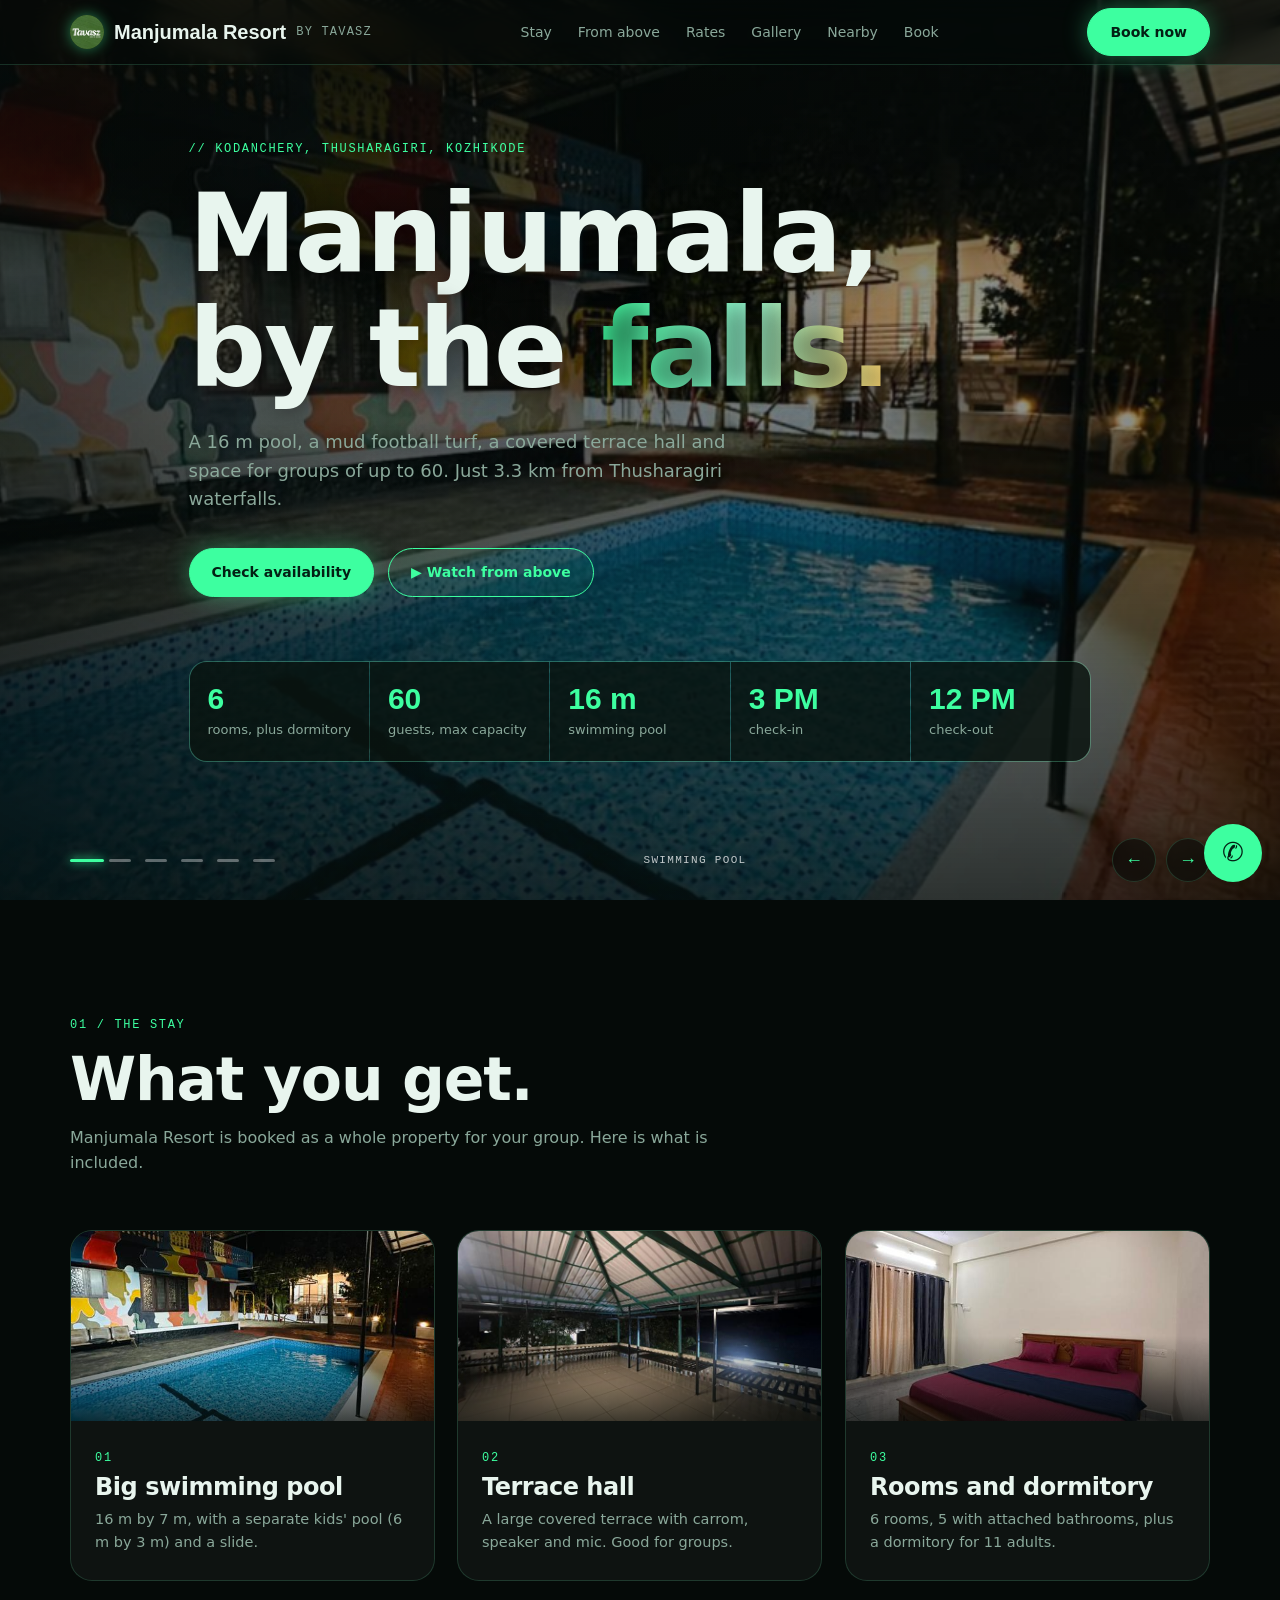
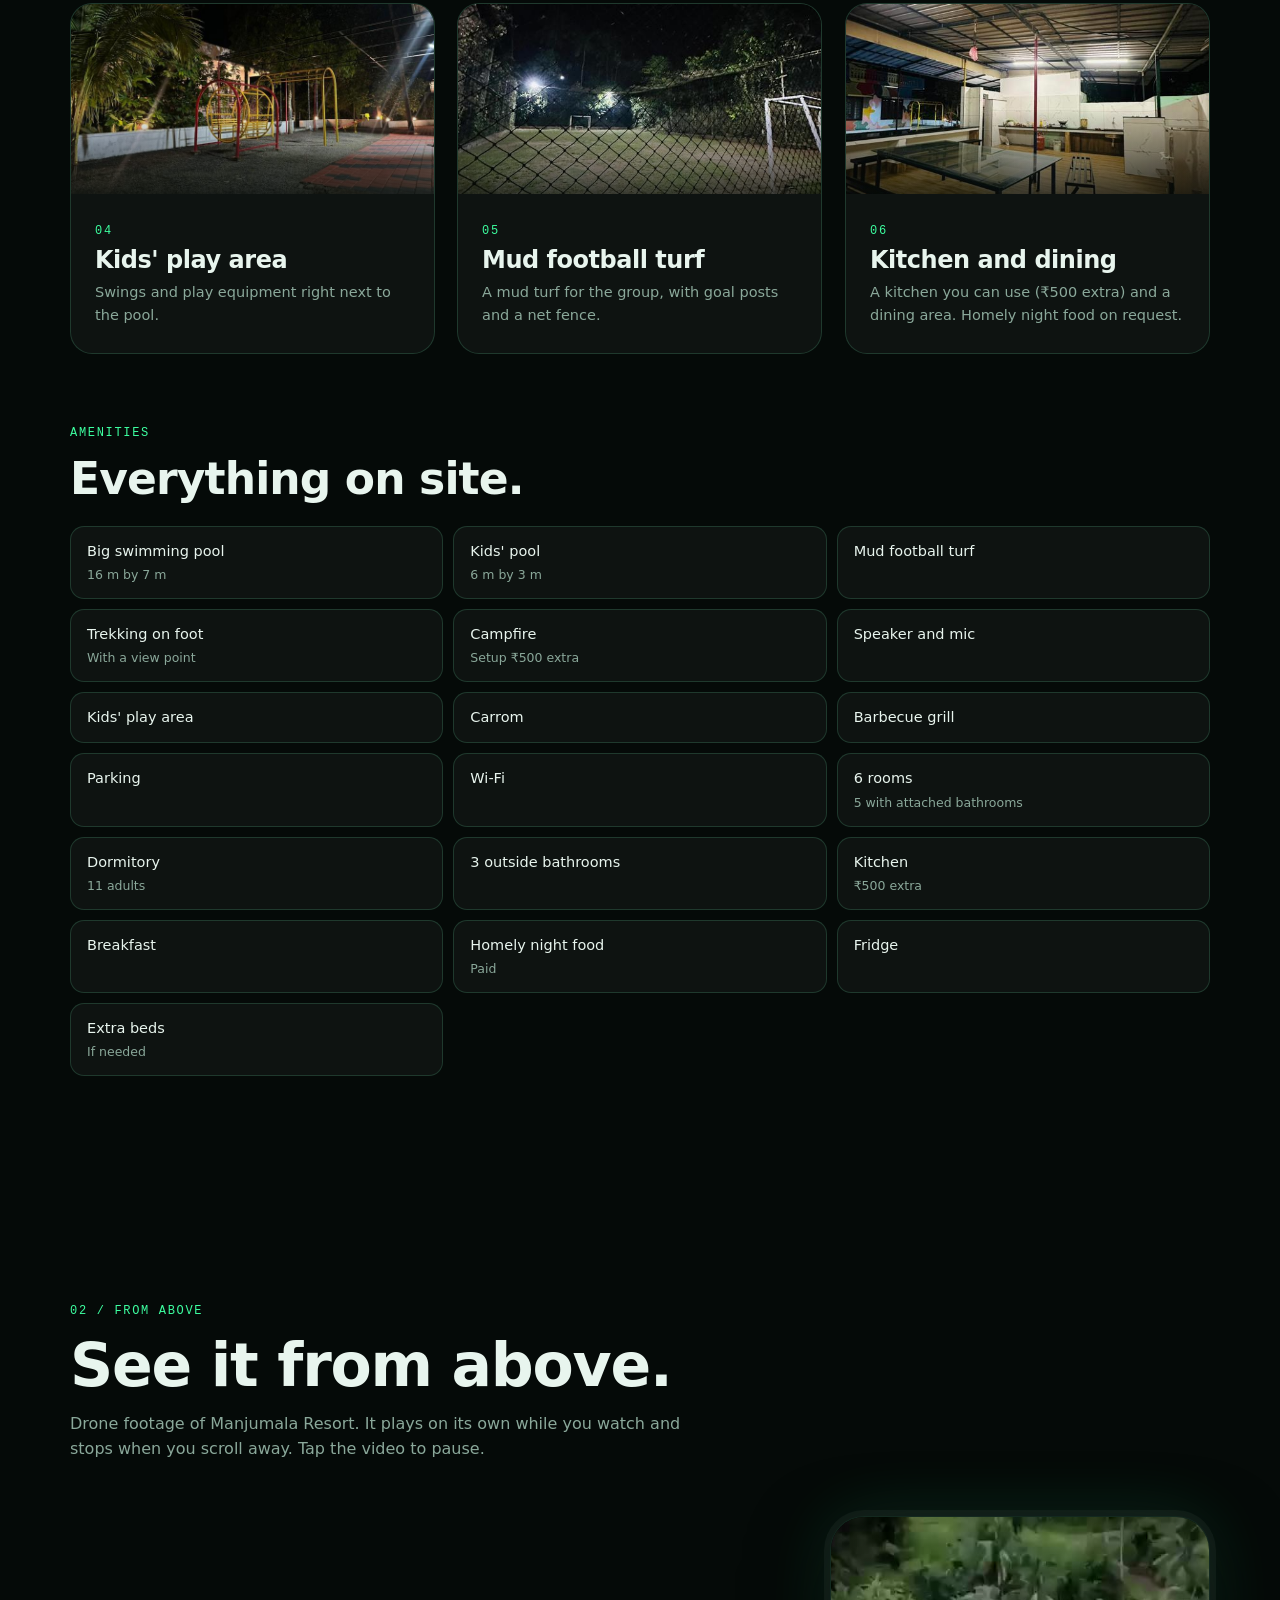
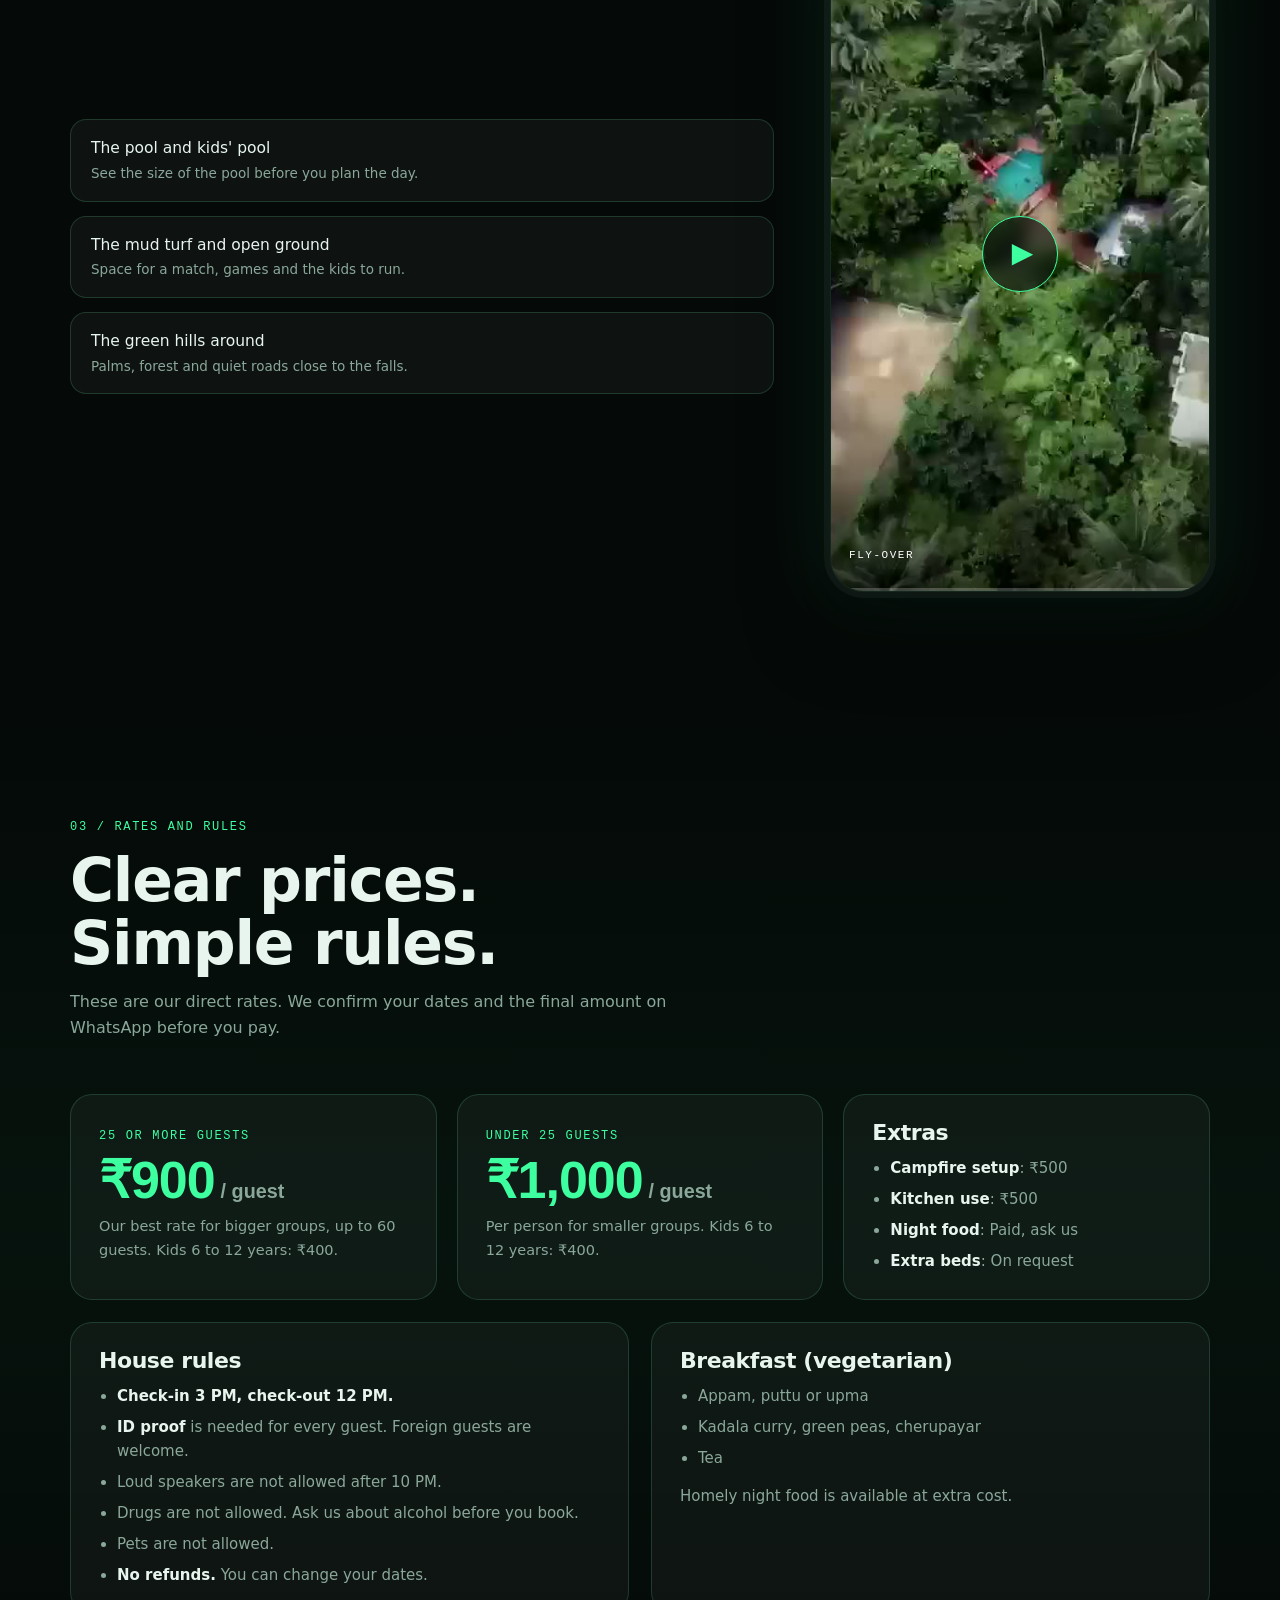
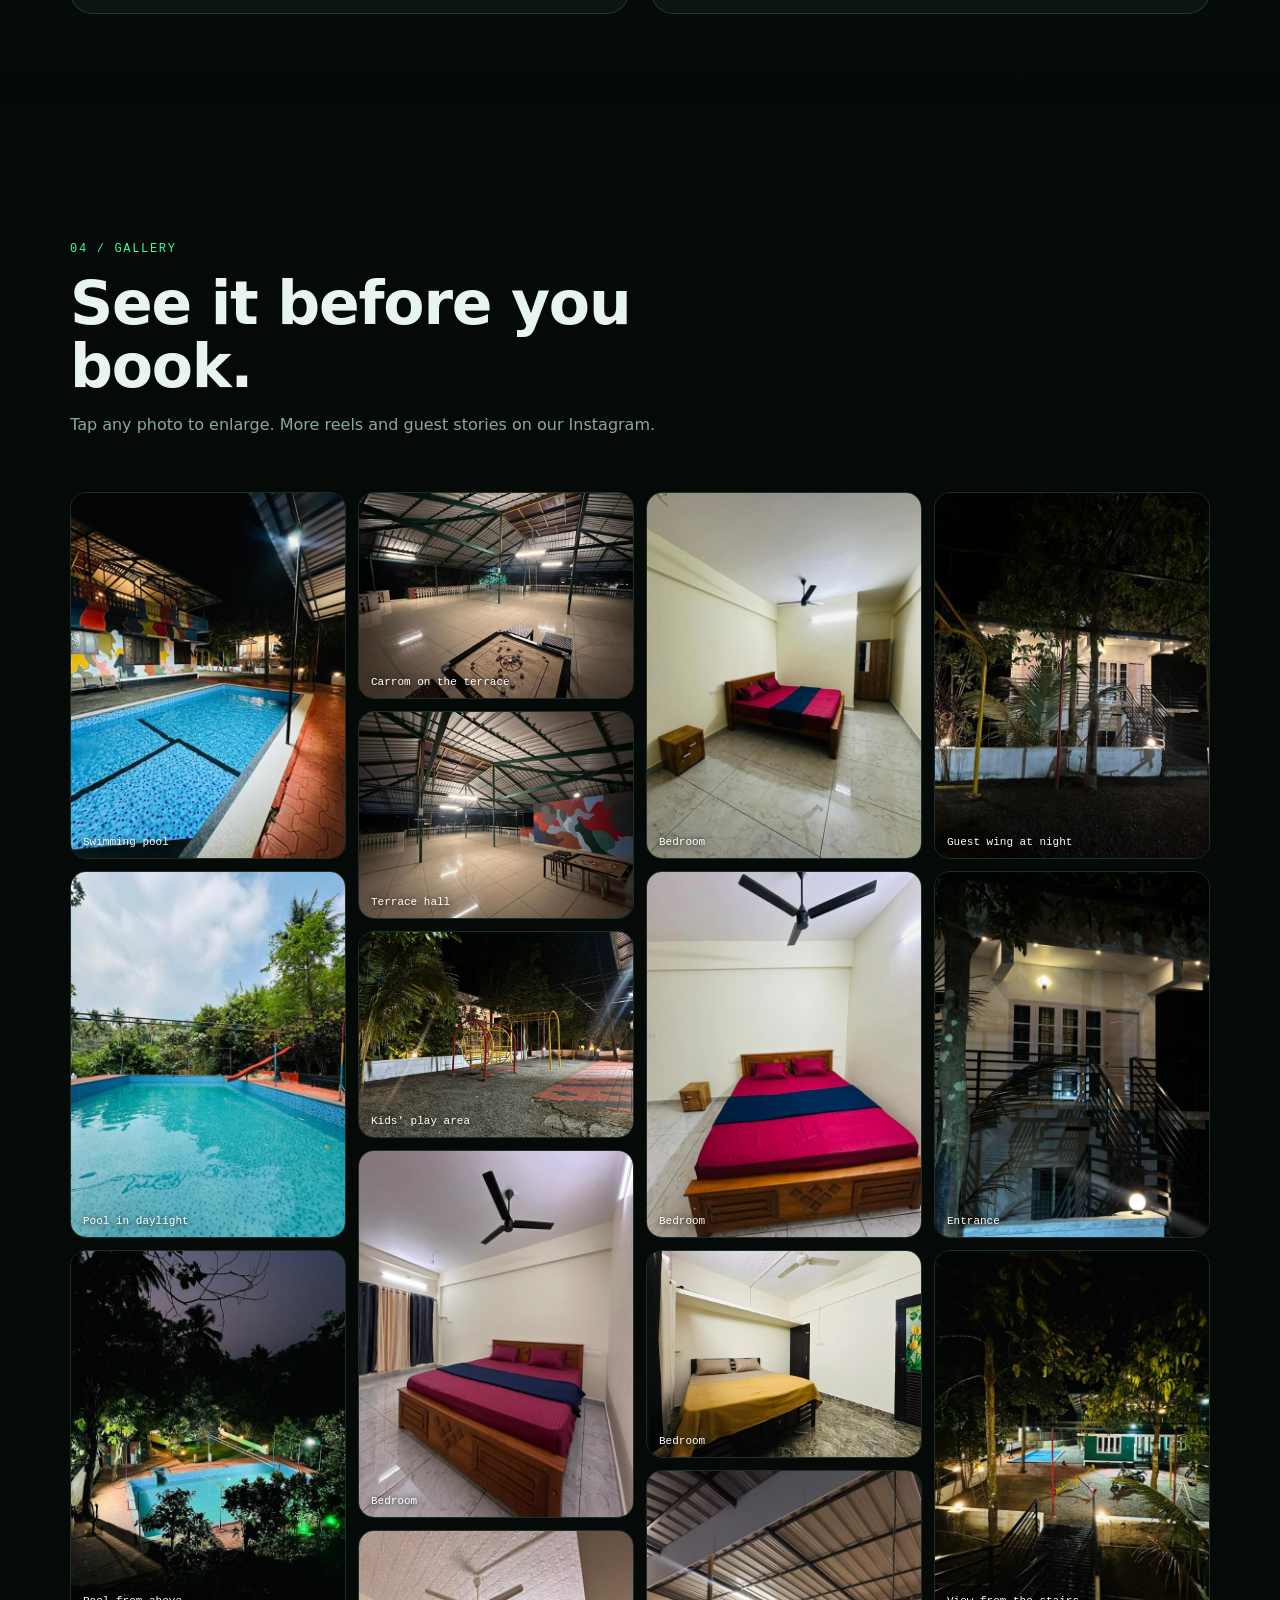
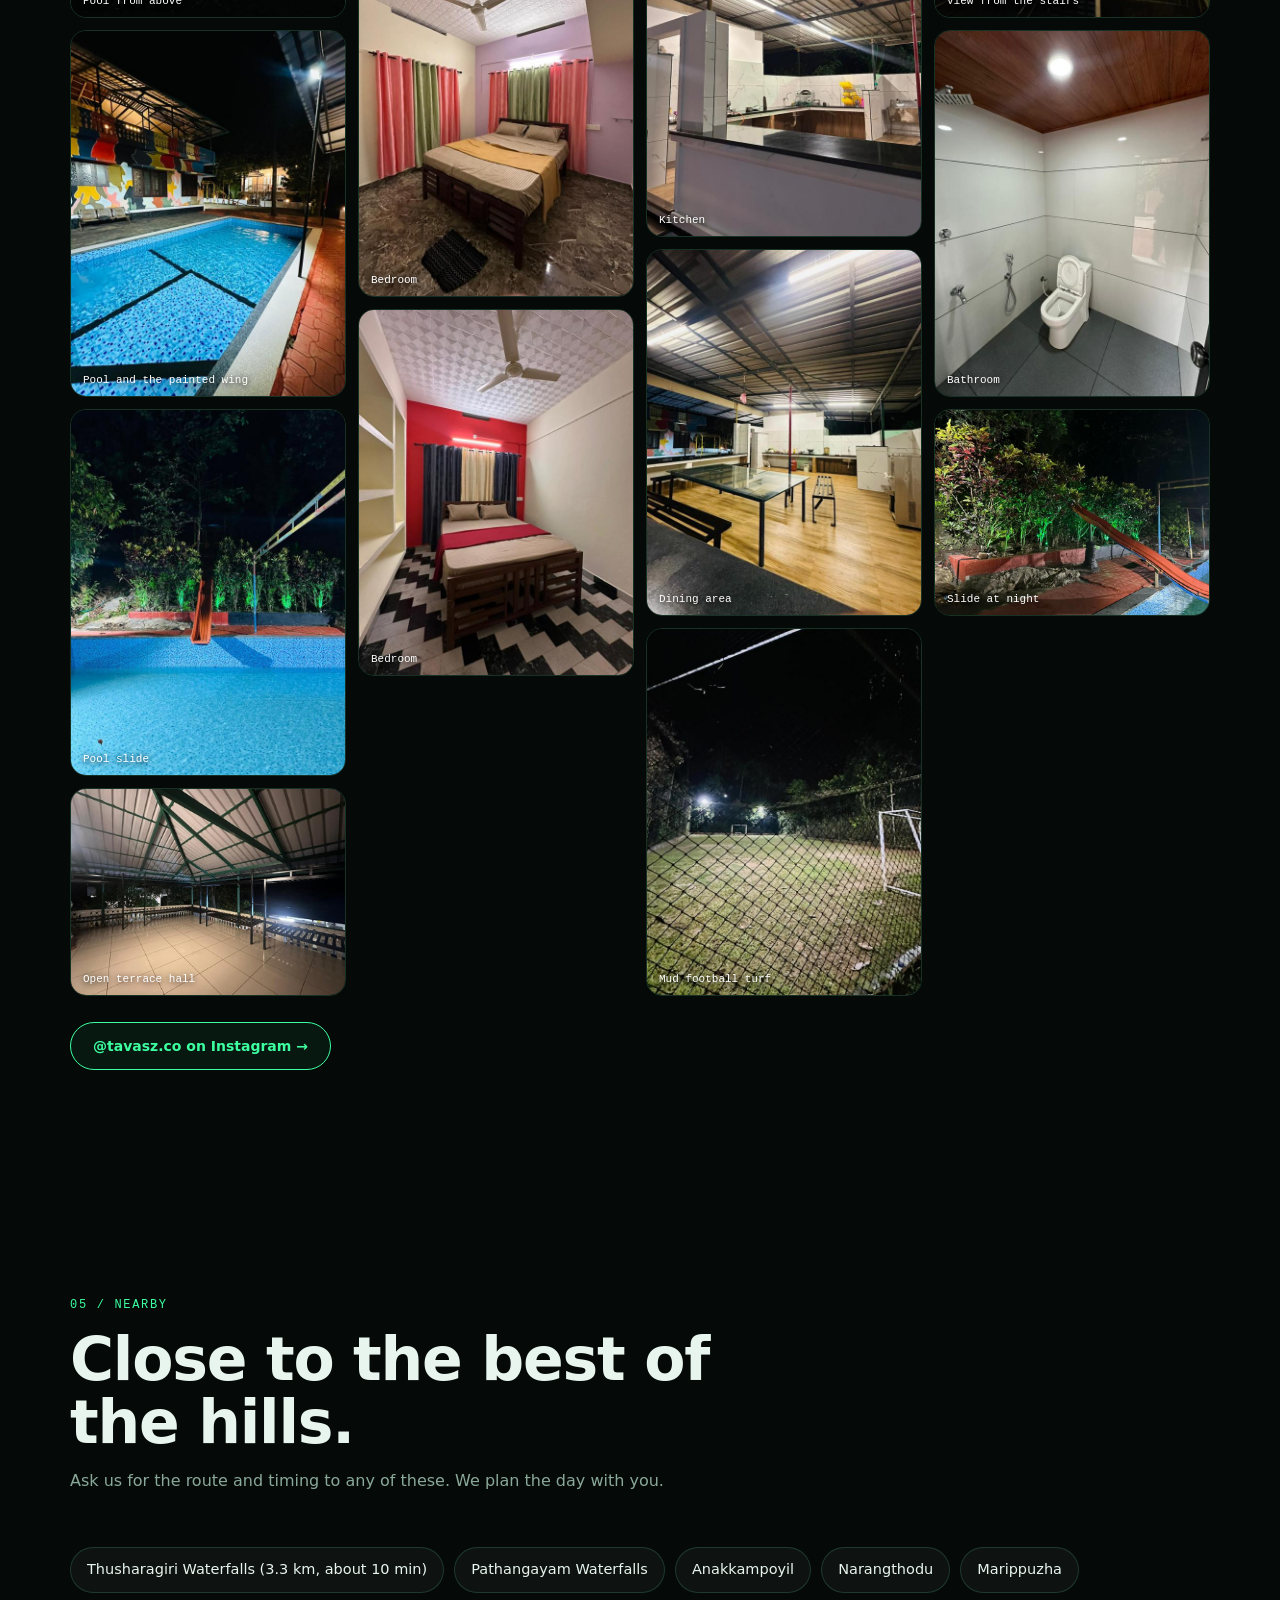
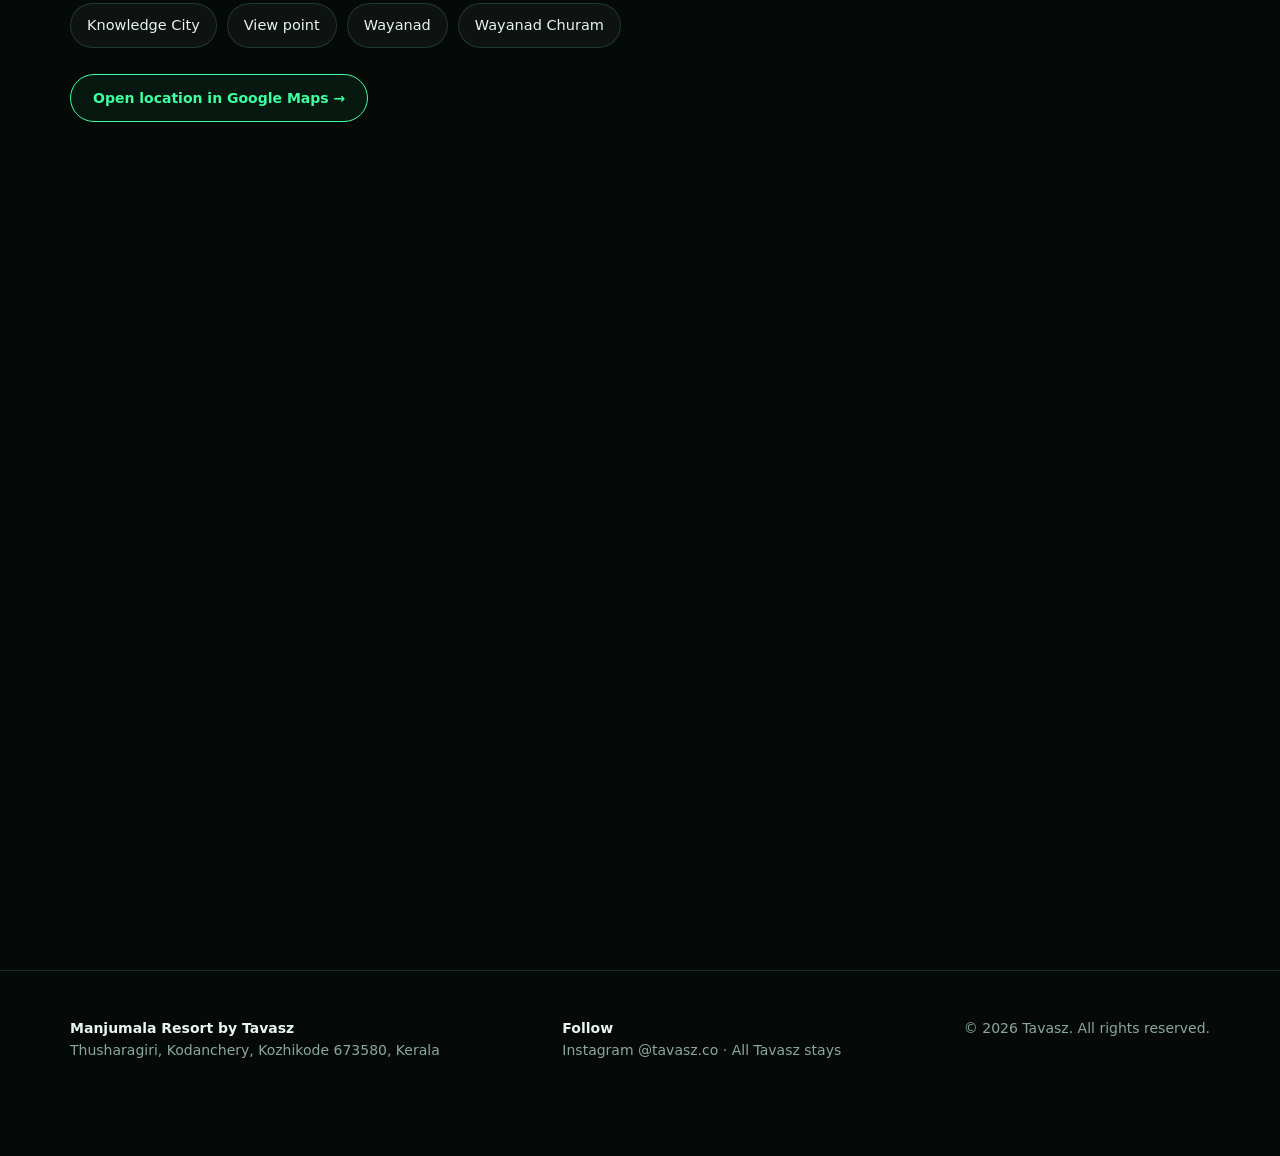
==== commit 3a4e0047: "Manjumala: 60 guest capacity, 900 per head from 25 guests, 1000 under 25 Co-Authored-By: Claude Sonn" ====
--- a/manjumala-resort/index.html
+++ b/manjumala-resort/index.html
@@ -41,9 +41,9 @@
   <div class="wrap">
     <span class="mono">// Kodanchery, Thusharagiri, Kozhikode</span>
     <h1>Manjumala,<br>by the <em>falls.</em></h1>
-    <p class="lead">A 16 m pool, a mud football turf, a covered terrace hall and space for groups of up to 48. Just 3.3 km from Thusharagiri waterfalls.</p>
+    <p class="lead">A 16 m pool, a mud football turf, a covered terrace hall and space for groups of up to 60. Just 3.3 km from Thusharagiri waterfalls.</p>
     <div class="cta"><a class="btn solid" href="#book">Check availability</a><a class="btn" href="#flyover">▶ Watch from above</a></div>
-    <div class="hud five"><div><b data-n="6">0</b><span>rooms, plus dormitory</span></div><div><b data-n="48">0</b><span>guests, max capacity</span></div><div><b>16 m</b><span>swimming pool</span></div><div><b>3 PM</b><span>check-in</span></div><div><b>12 PM</b><span>check-out</span></div></div>
+    <div class="hud five"><div><b data-n="6">0</b><span>rooms, plus dormitory</span></div><div><b data-n="60">0</b><span>guests, max capacity</span></div><div><b>16 m</b><span>swimming pool</span></div><div><b>3 PM</b><span>check-in</span></div><div><b>12 PM</b><span>check-out</span></div></div>
   </div>
 </header>
 <section id="stay">
@@ -71,7 +71,7 @@
 <section id="rates" style="background:linear-gradient(180deg,transparent,rgba(61,255,160,.04),transparent)">
   <div class="wrap">
     <div class="sec-h rv"><span class="mono">03 / Rates and rules</span><h2>Clear prices. Simple rules.</h2><p>These are our direct rates. We confirm your dates and the final amount on WhatsApp before you pay.</p></div>
-    <div class="three"><div class="box rate rv"><span class="mono">Per person</span><span class="price">₹900<small>/ guest</small></span><p class="sub">Guests above 10 years. Kids 6 to 12 years: ₹400.</p></div><div class="box rate rv"><span class="mono">Whole property</span><span class="price">Ask us<small></small></span><p class="sub">Up to 48 guests. Send your dates and group size for a quote.</p></div><div class="box rv"><h3>Extras</h3><ul><li><b>Campfire setup</b>: ₹500</li><li><b>Kitchen use</b>: ₹500</li><li><b>Night food</b>: Paid, ask us</li><li><b>Extra beds</b>: On request</li></ul></div></div>
+    <div class="three"><div class="box rate rv"><span class="mono">25 or more guests</span><span class="price">₹900<small>/ guest</small></span><p class="sub">Our best rate for bigger groups, up to 60 guests. Kids 6 to 12 years: ₹400.</p></div><div class="box rate rv"><span class="mono">Under 25 guests</span><span class="price">₹1,000<small>/ guest</small></span><p class="sub">Per person for smaller groups. Kids 6 to 12 years: ₹400.</p></div><div class="box rv"><h3>Extras</h3><ul><li><b>Campfire setup</b>: ₹500</li><li><b>Kitchen use</b>: ₹500</li><li><b>Night food</b>: Paid, ask us</li><li><b>Extra beds</b>: On request</li></ul></div></div>
     <div class="two" style="margin-top:22px">
       <div class="box rv"><h3>House rules</h3><ul><li><b>Check-in 3 PM, check-out 12 PM.</b></li><li><b>ID proof</b> is needed for every guest. Foreign guests are welcome.</li><li>Loud speakers are not allowed after 10 PM.</li><li>Drugs are not allowed. Ask us about alcohol before you book.</li><li>Pets are not allowed.</li><li><b>No refunds.</b> You can change your dates.</li></ul></div>
       <div class="box rv"><h3>Breakfast (vegetarian)</h3><ul><li>Appam, puttu or upma</li><li>Kadala curry, green peas, cherupayar</li><li>Tea</li></ul><p class="srcnote">Homely night food is available at extra cost.</p></div>
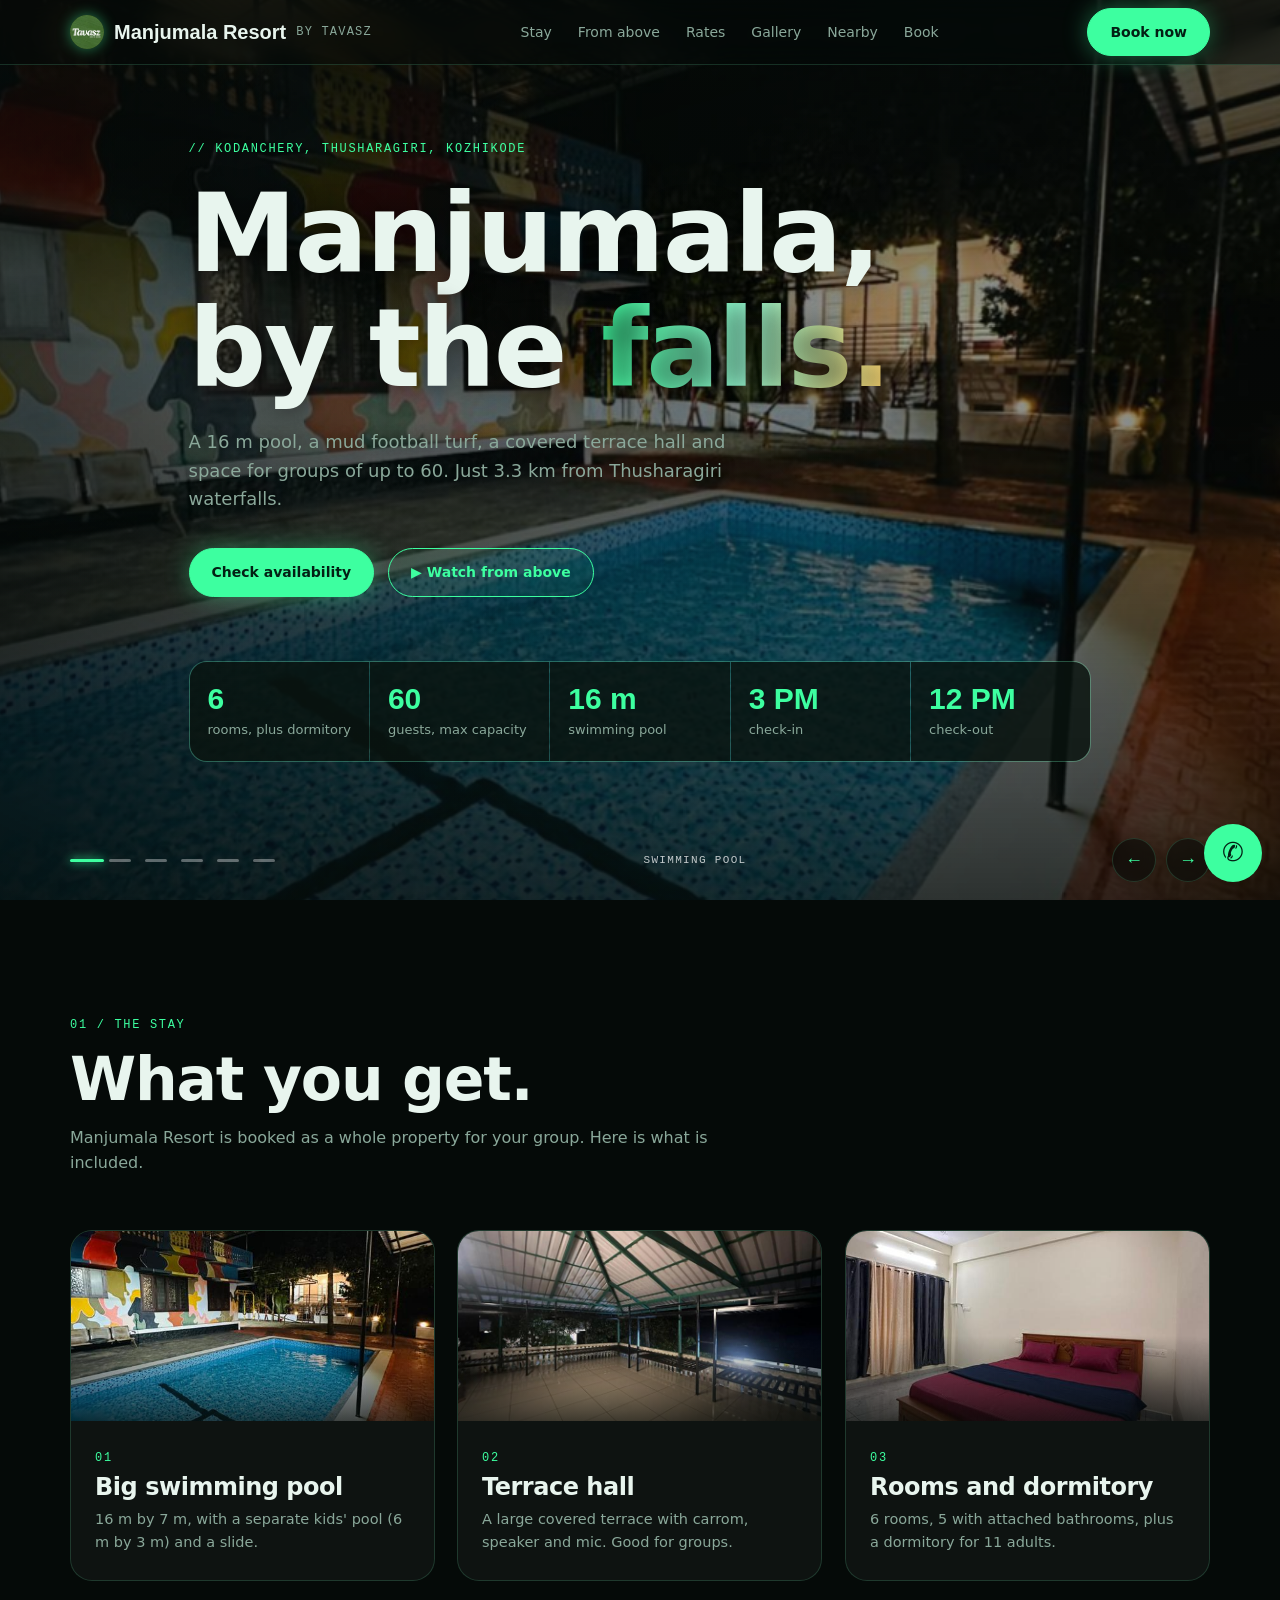
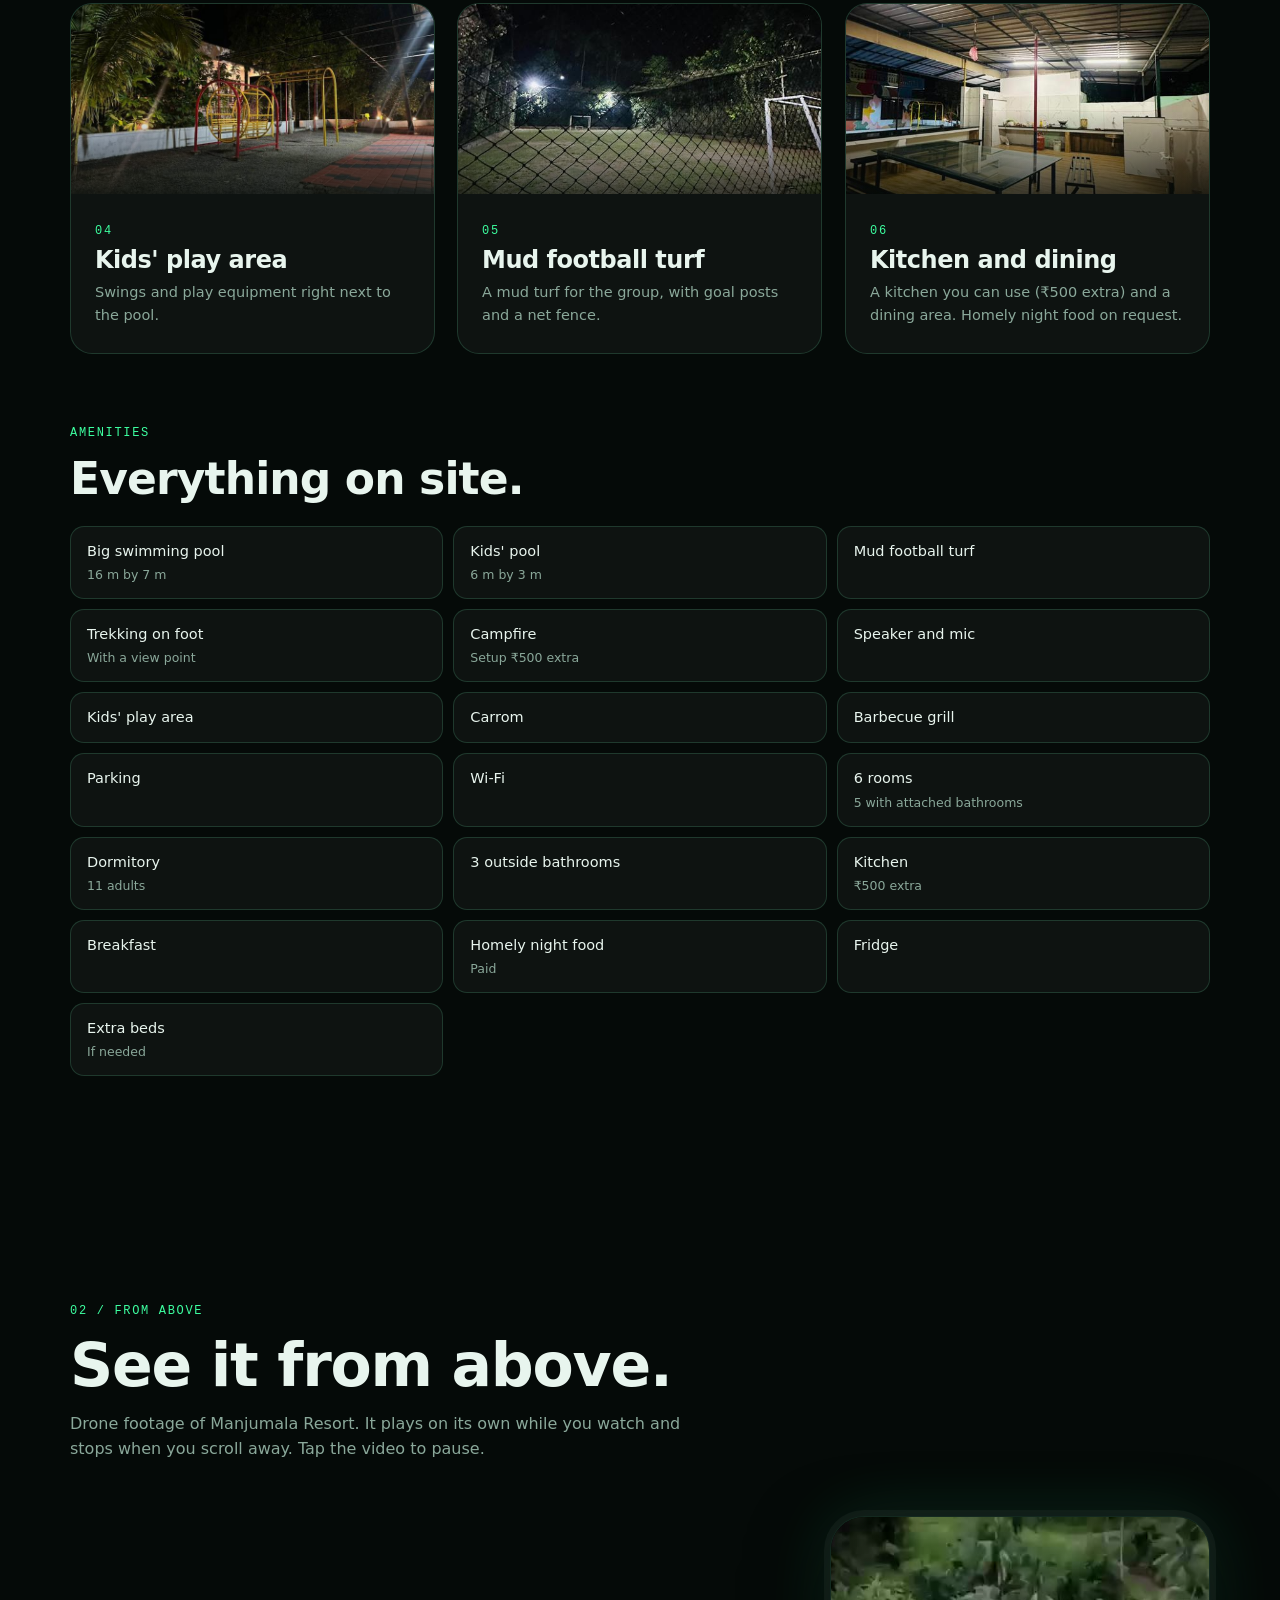
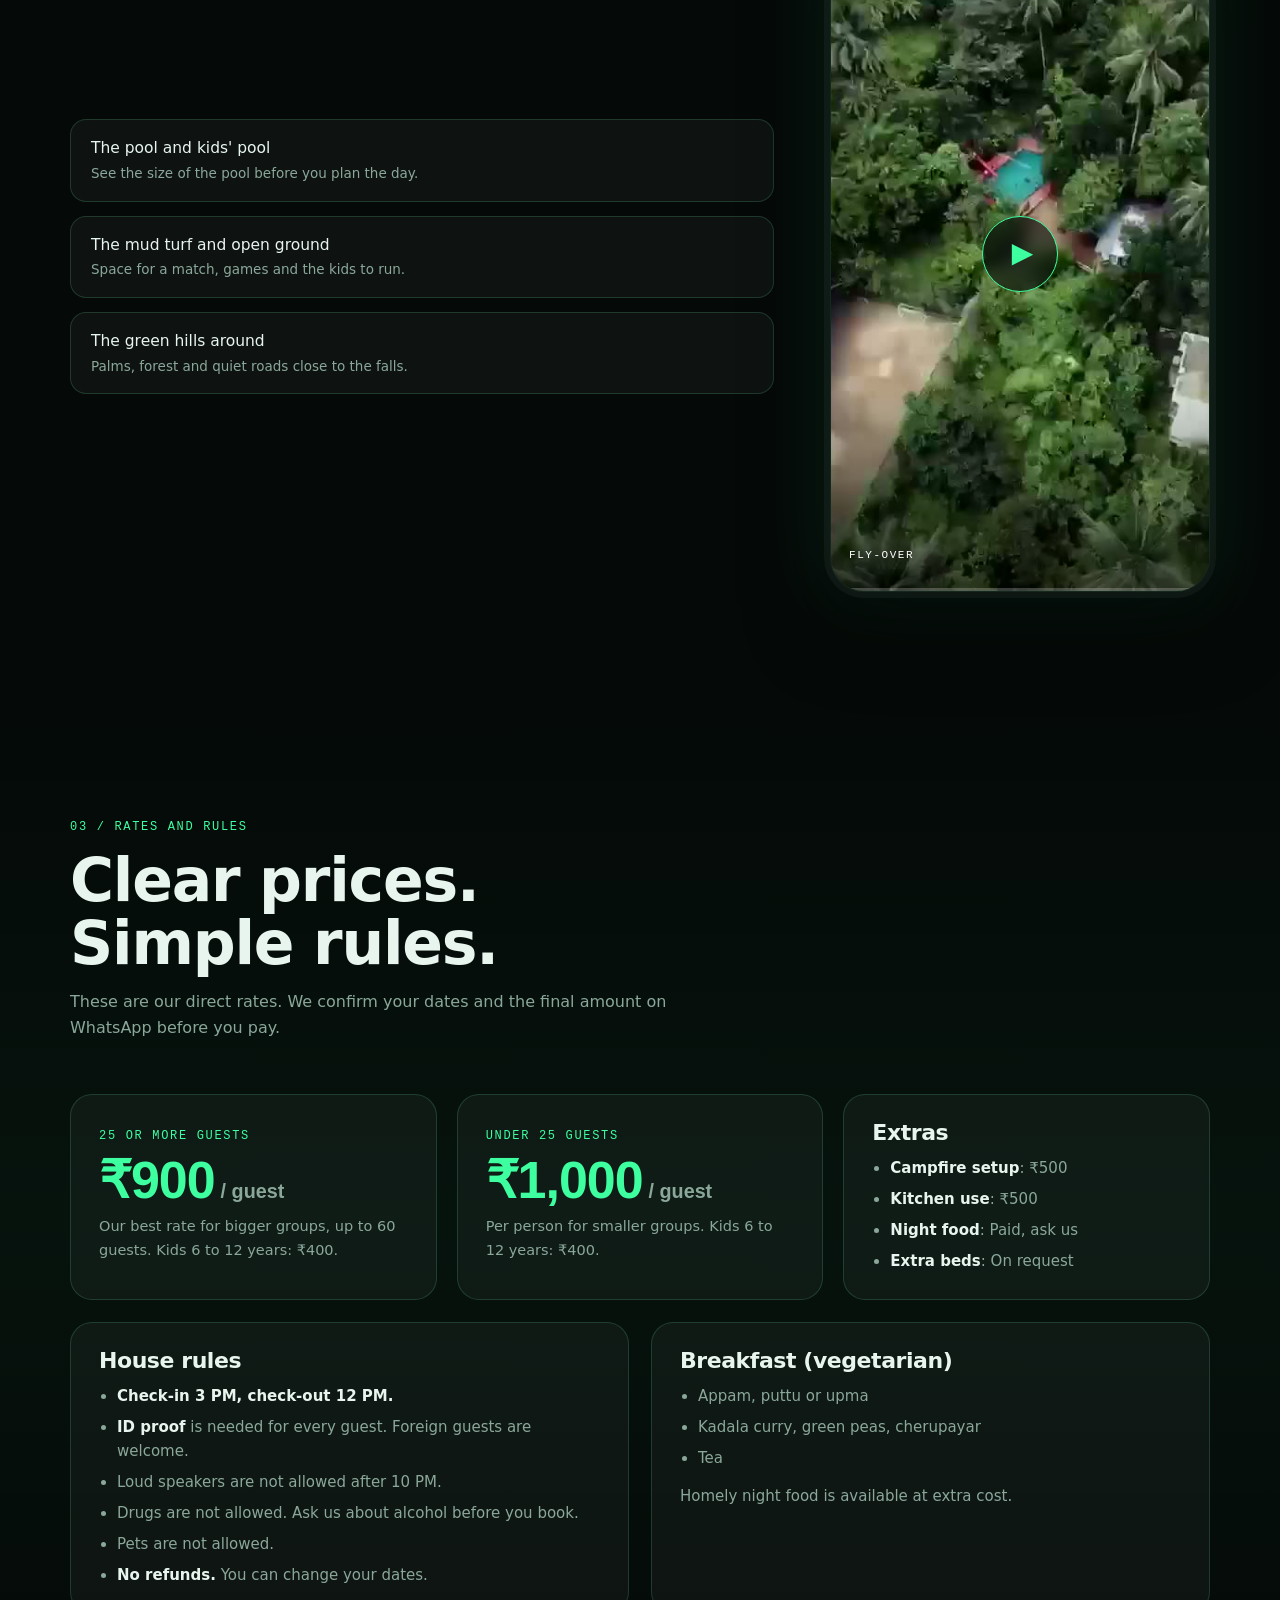
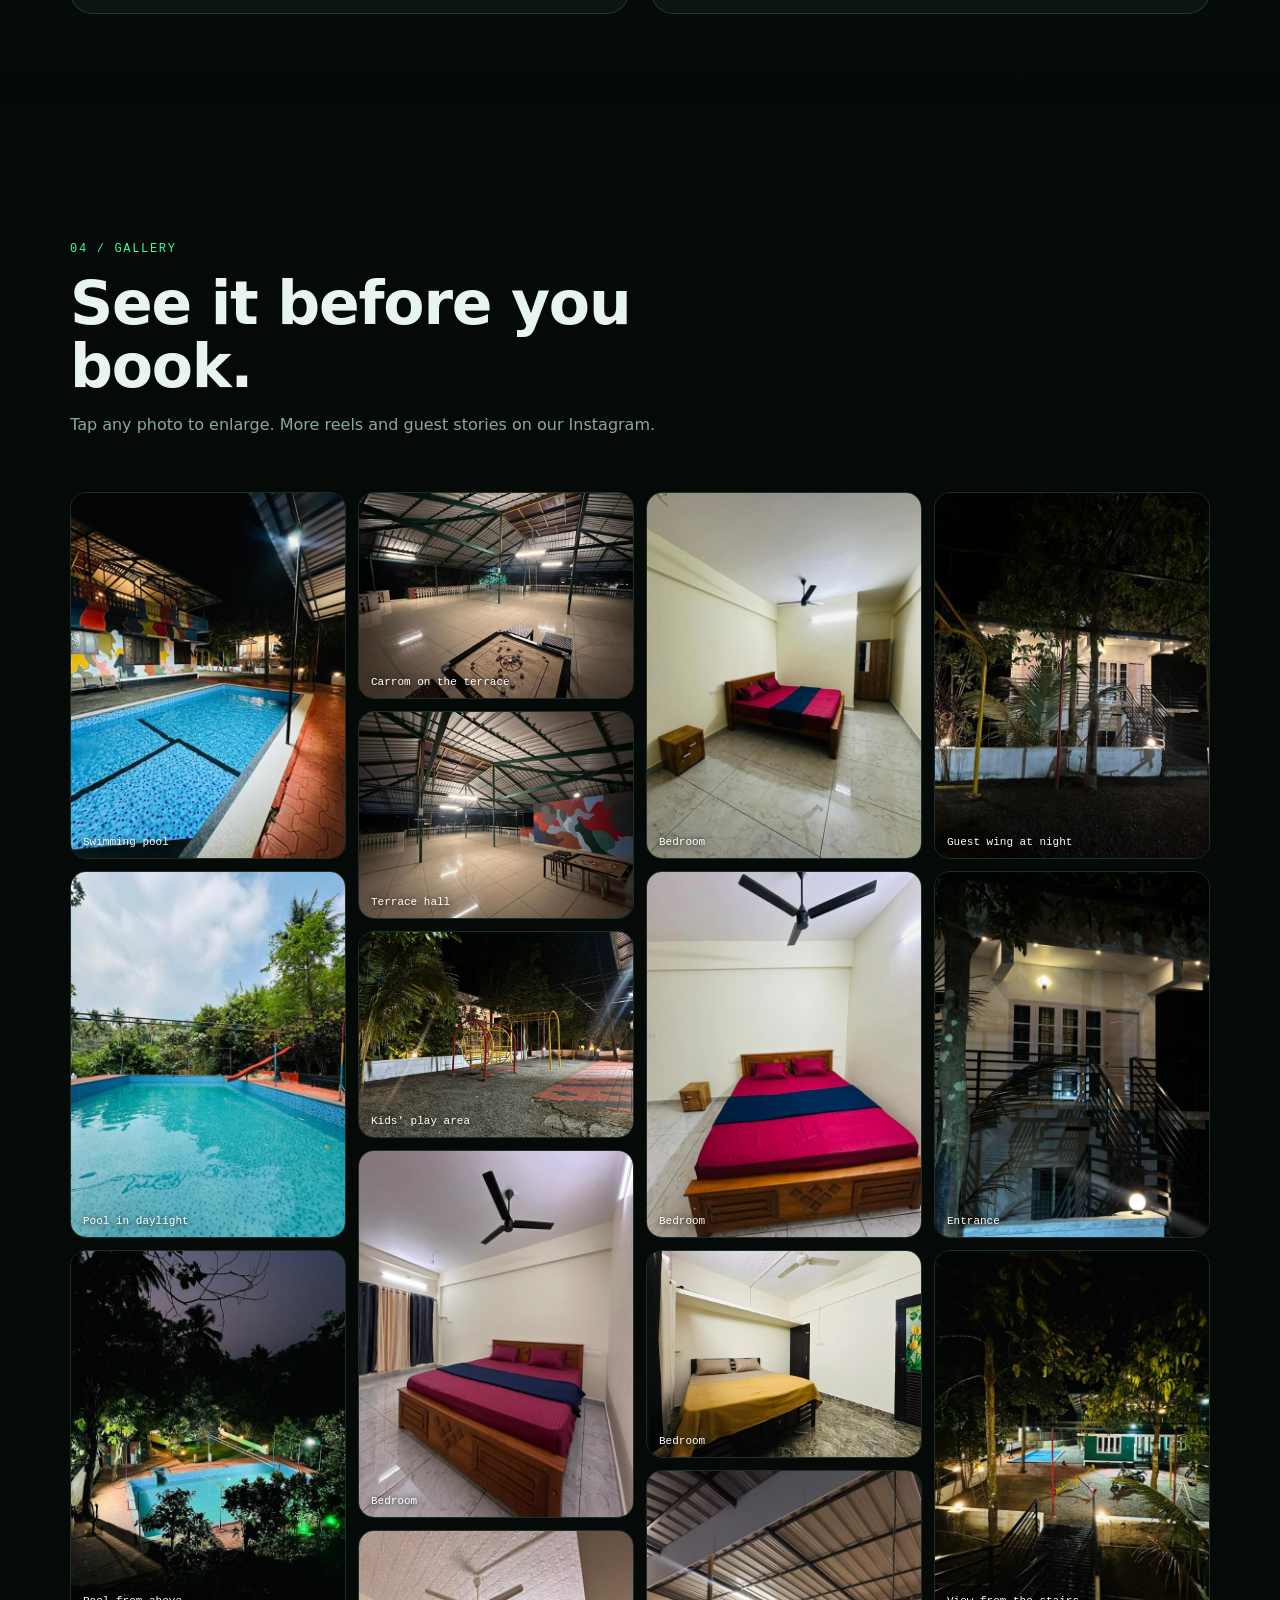
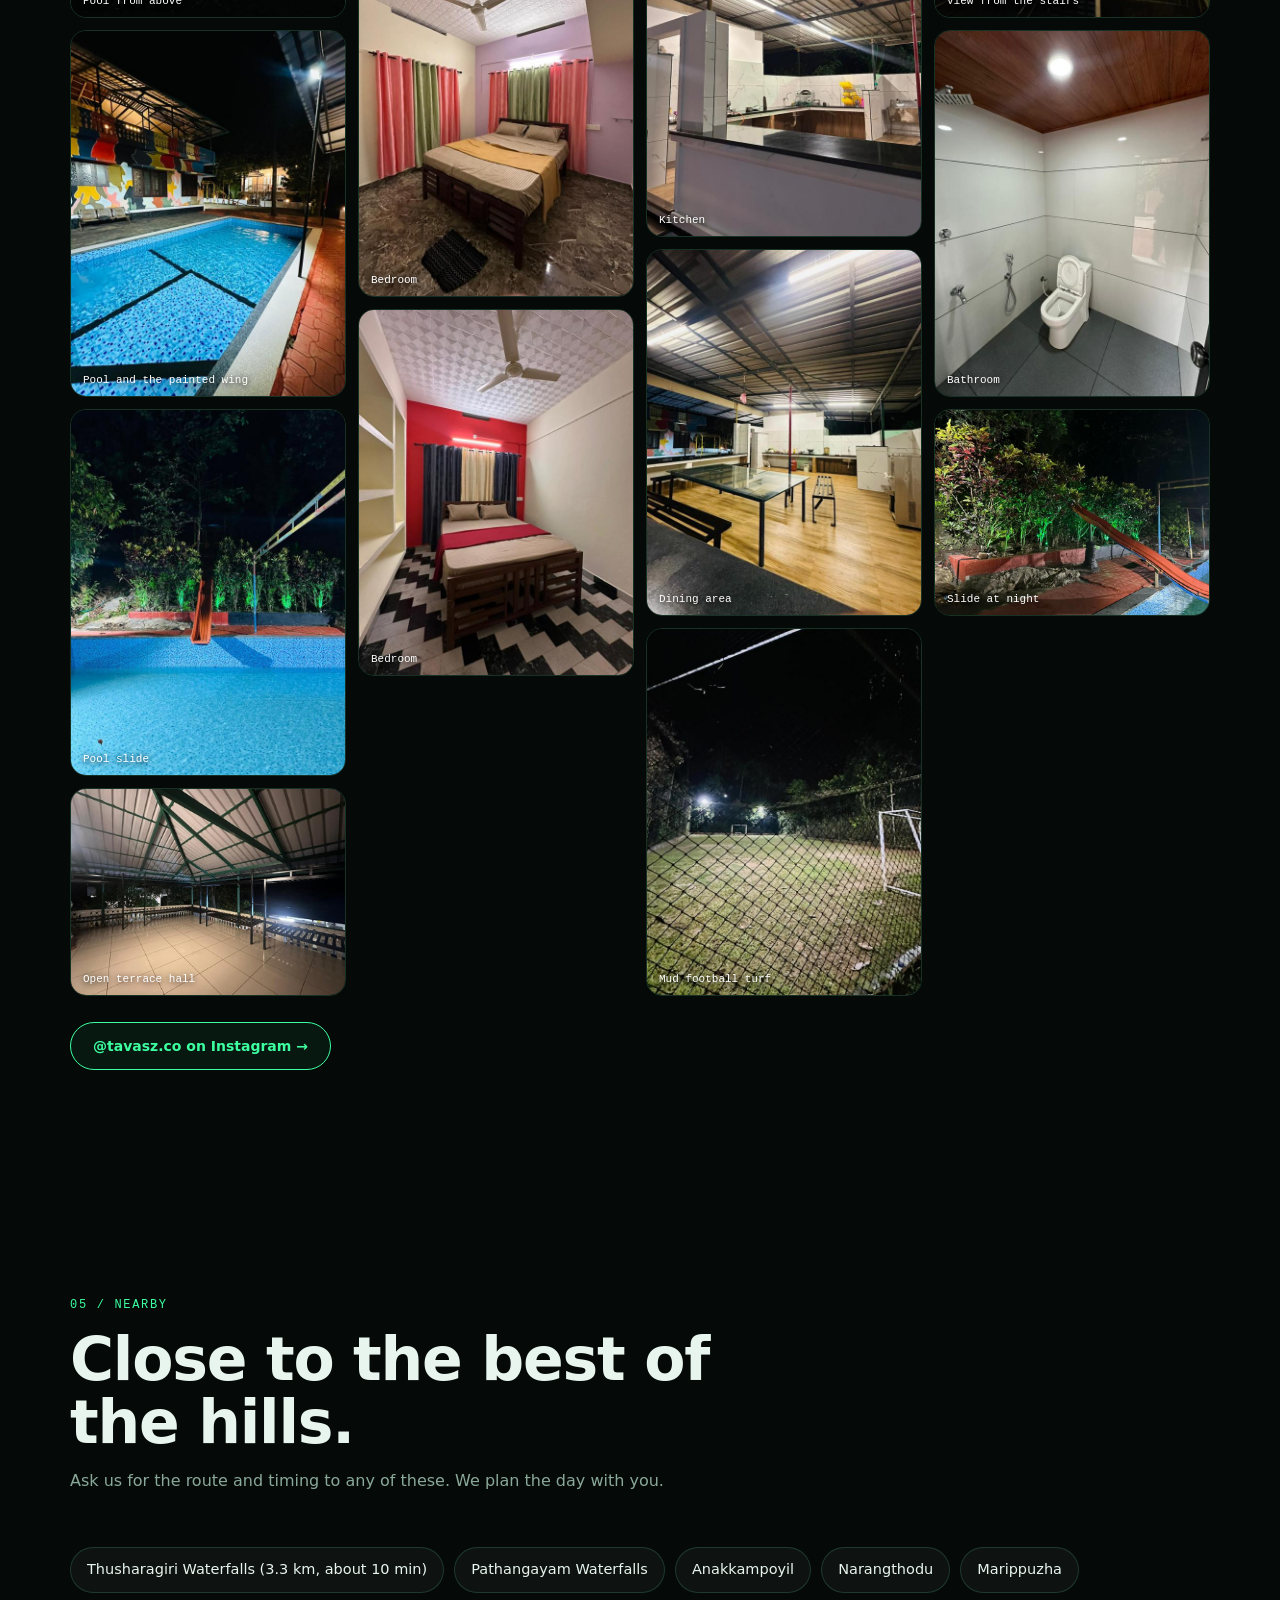
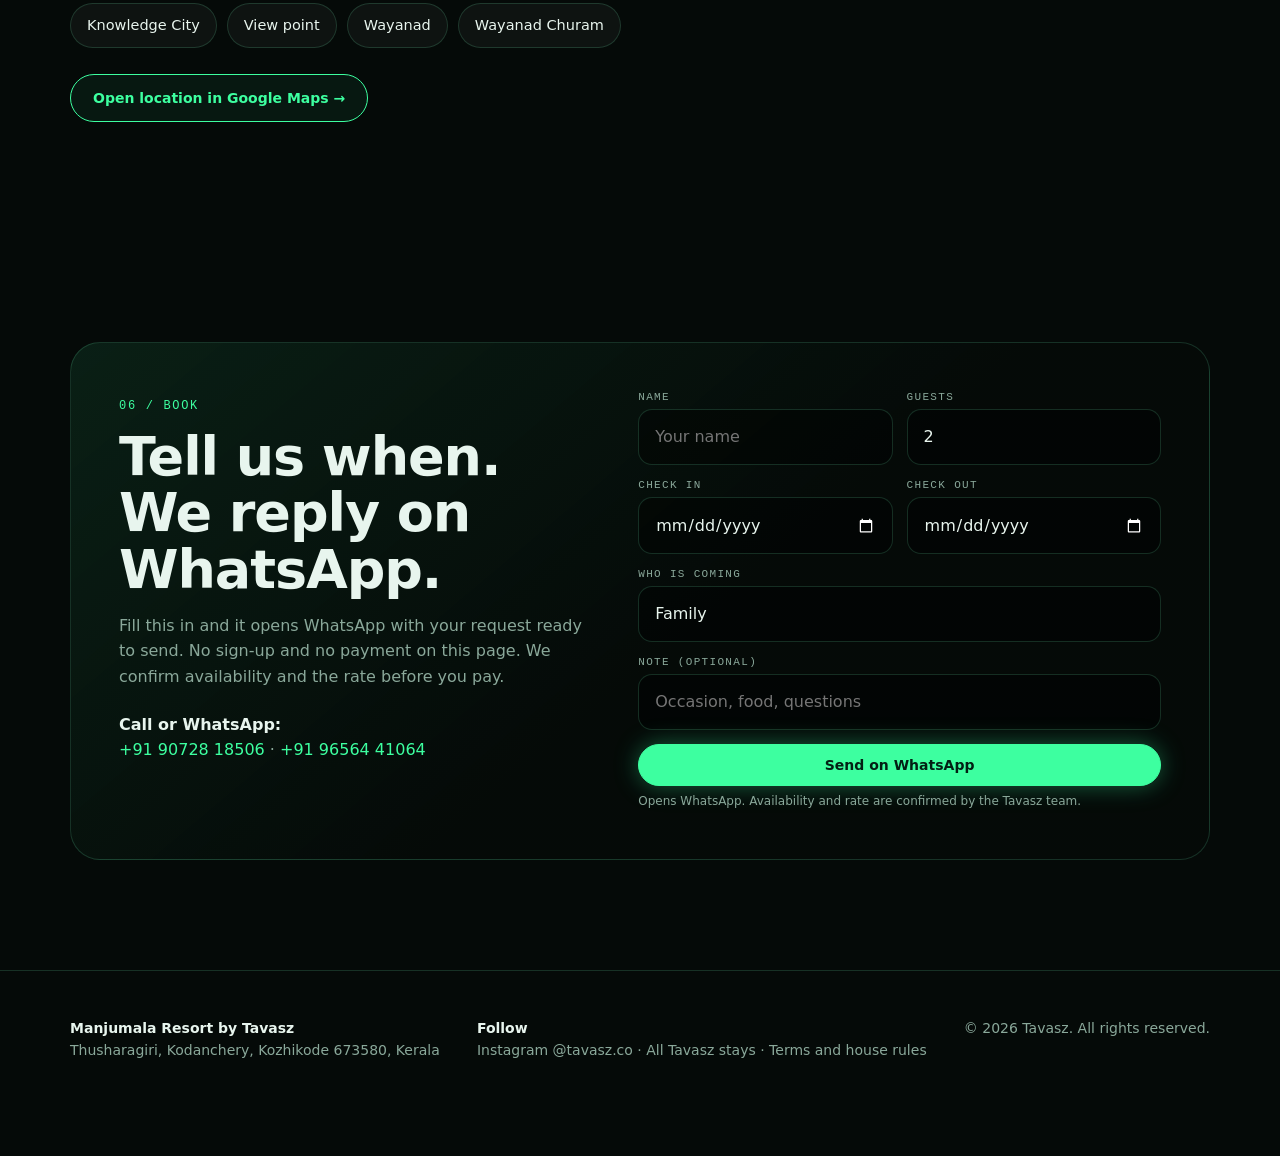
==== commit 058e0ee3: "SEO basics: robots, sitemap, canonical, share tags, schema, image sizes, terms and 404 pages Also re" ====
--- a/manjumala-resort/index.html
+++ b/manjumala-resort/index.html
@@ -3,20 +3,27 @@
 <head>
 <meta charset="utf-8">
 <meta name="viewport" content="width=device-width,initial-scale=1">
-<title>Manjumala Resort by Tavasz | Pool resort near Thusharagiri, Kozhikode</title>
-<meta name="description" content="Manjumala Resort by Tavasz: a big swimming pool, mud football turf, terrace hall and rooms for groups near Thusharagiri waterfalls, Kodanchery, Kozhikode. Book on WhatsApp.">
+<title>Manjumala Resort by Tavasz | Pool stay near Thusharagiri</title>
+<meta name="description" content="Manjumala Resort by Tavasz: 16 m pool, mud football turf, terrace hall and rooms for groups up to 60, 3.3 km from Thusharagiri falls. Book on WhatsApp.">
 <meta name="theme-color" content="#050a08">
 <link rel="icon" href="../assets/logo.jpg">
 <link rel="apple-touch-icon" href="../assets/logo.jpg">
-<meta property="og:title" content="Manjumala Resort by Tavasz | Pool resort near Thusharagiri, Kozhikode">
-<meta property="og:description" content="Manjumala Resort by Tavasz: a big swimming pool, mud football turf, terrace hall and rooms for groups near Thusharagiri waterfalls, Kodanchery, Kozhikode. Book on WhatsApp.">
+<meta property="og:title" content="Manjumala Resort by Tavasz | Pool stay near Thusharagiri">
+<meta property="og:description" content="Manjumala Resort by Tavasz: 16 m pool, mud football turf, terrace hall and rooms for groups up to 60, 3.3 km from Thusharagiri falls. Book on WhatsApp.">
 <meta property="og:type" content="website">
+<link rel="canonical" href="https://sadutdy.github.io/tavasz-website/manjumala-resort/">
+<meta property="og:url" content="https://sadutdy.github.io/tavasz-website/manjumala-resort/">
+<meta property="og:image" content="https://sadutdy.github.io/tavasz-website/img/manjumala/01.jpg">
+<meta name="twitter:image" content="https://sadutdy.github.io/tavasz-website/img/manjumala/01.jpg">
+<meta property="og:site_name" content="Tavasz">
+<meta name="twitter:card" content="summary_large_image">
+
 <link rel="stylesheet" href="../assets/site.css">
 <link rel="stylesheet" href="../assets/extra.css">
-<script type="application/ld+json">{"@context": "https://schema.org", "@type": "Resort", "name": "Manjumala Resort by Tavasz", "description": "Manjumala Resort by Tavasz: a big swimming pool, mud football turf, terrace hall and rooms for groups near Thusharagiri waterfalls, Kodanchery, Kozhikode. Book on WhatsApp.", "image": "img/manjumala/01.jpg", "telephone": "+919072818506", "checkinTime": "15:00", "checkoutTime": "12:00", "address": {"@type": "PostalAddress", "streetAddress": "Thusharagiri, Kodanchery", "addressLocality": "Kozhikode", "postalCode": "673580", "addressRegion": "Kerala", "addressCountry": "IN"}, "geo": {"@type": "GeoCoordinates", "latitude": 11.4537369, "longitude": 76.0483804}, "sameAs": ["https://www.instagram.com/tavasz.co/"]}</script>
+<script type="application/ld+json">{"@context": "https://schema.org", "@type": "Resort", "name": "Manjumala Resort by Tavasz", "url": "https://sadutdy.github.io/tavasz-website/manjumala-resort/", "description": "Manjumala Resort by Tavasz: 16 m pool, mud football turf, terrace hall and rooms for groups up to 60, 3.3 km from Thusharagiri falls. Book on WhatsApp.", "image": ["https://sadutdy.github.io/tavasz-website/img/manjumala/01.jpg", "https://sadutdy.github.io/tavasz-website/img/manjumala/03.jpg", "https://sadutdy.github.io/tavasz-website/img/manjumala/09.jpg", "https://sadutdy.github.io/tavasz-website/img/manjumala/07.jpg"], "logo": "https://sadutdy.github.io/tavasz-website/assets/logo.jpg", "telephone": "+919072818506", "priceRange": "INR 900 - 1000 per guest", "numberOfRooms": 6, "petsAllowed": false, "checkinTime": "15:00", "checkoutTime": "12:00", "amenityFeature": [{"@type": "LocationFeatureSpecification", "name": "Big swimming pool", "value": true}, {"@type": "LocationFeatureSpecification", "name": "Kids' pool", "value": true}, {"@type": "LocationFeatureSpecification", "name": "Mud football turf", "value": true}, {"@type": "LocationFeatureSpecification", "name": "Trekking on foot", "value": true}, {"@type": "LocationFeatureSpecification", "name": "Campfire", "value": true}, {"@type": "LocationFeatureSpecification", "name": "Speaker and mic", "value": true}, {"@type": "LocationFeatureSpecification", "name": "Kids' play area", "value": true}, {"@type": "LocationFeatureSpecification", "name": "Carrom", "value": true}, {"@type": "LocationFeatureSpecification", "name": "Barbecue grill", "value": true}, {"@type": "LocationFeatureSpecification", "name": "Parking", "value": true}, {"@type": "LocationFeatureSpecification", "name": "Wi-Fi", "value": true}, {"@type": "LocationFeatureSpecification", "name": "6 rooms", "value": true}, {"@type": "LocationFeatureSpecification", "name": "Dormitory", "value": true}, {"@type": "LocationFeatureSpecification", "name": "3 outside bathrooms", "value": true}, {"@type": "LocationFeatureSpecification", "name": "Kitchen", "value": true}, {"@type": "LocationFeatureSpecification", "name": "Breakfast", "value": true}, {"@type": "LocationFeatureSpecification", "name": "Homely night food", "value": true}, {"@type": "LocationFeatureSpecification", "name": "Fridge", "value": true}, {"@type": "LocationFeatureSpecification", "name": "Extra beds", "value": true}], "address": {"@type": "PostalAddress", "streetAddress": "Thusharagiri, Kodanchery", "addressLocality": "Kozhikode", "postalCode": "673580", "addressRegion": "Kerala", "addressCountry": "IN"}, "geo": {"@type": "GeoCoordinates", "latitude": 11.4537369, "longitude": 76.0483804}, "sameAs": ["https://www.instagram.com/tavasz.co/"]}</script>
+<script type="application/ld+json">{"@context": "https://schema.org", "@type": "BreadcrumbList", "itemListElement": [{"@type": "ListItem", "position": 1, "name": "Tavasz", "item": "https://sadutdy.github.io/tavasz-website/"}, {"@type": "ListItem", "position": 2, "name": "Manjumala Resort", "item": "https://sadutdy.github.io/tavasz-website/manjumala-resort/"}]}</script>
 </head>
 <body>
-<canvas id="bg" aria-hidden="true"></canvas>
 <nav>
   <div class="wrap">
     <a class="logo" href="../"><img src="../assets/logo.jpg" alt="" width="34" height="34">Manjumala Resort <small style="font:500 12px ui-monospace,monospace;color:var(--mut);letter-spacing:.1em">BY TAVASZ</small></a>
@@ -26,12 +33,12 @@
 </nav>
 <header class="hero" id="top">
   <div class="hc" id="hc" data-caps="[&quot;Swimming pool&quot;, &quot;Pool from above&quot;, &quot;Kids&#x27; play area&quot;, &quot;Carrom on the terrace&quot;, &quot;Pool in daylight&quot;, &quot;Guest wing at night&quot;]" aria-roledescription="carousel" aria-label="Photos">
-    <div class="s on"><img src="../img/manjumala/01.jpg" alt="Swimming pool at Manjumala Resort" fetchpriority="high" decoding="async"></div>
-    <div class="s"><img data-src="../img/manjumala/03.jpg" alt="Pool from above at Manjumala Resort" decoding="async"></div>
-    <div class="s"><img data-src="../img/manjumala/09.jpg" alt="Kids&#x27; play area at Manjumala Resort" decoding="async"></div>
-    <div class="s"><img data-src="../img/manjumala/07.jpg" alt="Carrom on the terrace at Manjumala Resort" decoding="async"></div>
-    <div class="s"><img data-src="../img/manjumala/02.jpg" alt="Pool in daylight at Manjumala Resort" decoding="async"></div>
-    <div class="s"><img data-src="../img/manjumala/19.jpg" alt="Guest wing at night at Manjumala Resort" decoding="async"></div>
+    <div class="s on"><img src="../img/manjumala/01.jpg" alt="Swimming pool at Manjumala Resort" fetchpriority="high" decoding="async" width="960" height="1280"></div>
+    <div class="s"><img data-src="../img/manjumala/03.jpg" alt="Pool from above at Manjumala Resort" decoding="async" width="960" height="1280"></div>
+    <div class="s"><img data-src="../img/manjumala/09.jpg" alt="Kids&#x27; play area at Manjumala Resort" decoding="async" width="1280" height="960"></div>
+    <div class="s"><img data-src="../img/manjumala/07.jpg" alt="Carrom on the terrace at Manjumala Resort" decoding="async" width="1280" height="960"></div>
+    <div class="s"><img data-src="../img/manjumala/02.jpg" alt="Pool in daylight at Manjumala Resort" decoding="async" width="960" height="1280"></div>
+    <div class="s"><img data-src="../img/manjumala/19.jpg" alt="Guest wing at night at Manjumala Resort" decoding="async" width="960" height="1280"></div>
   </div>
   <div class="hc-ui">
     <div class="dots" id="hcDots"></div>
@@ -49,7 +56,7 @@
 <section id="stay">
   <div class="wrap">
     <div class="sec-h rv"><span class="mono">01 / The stay</span><h2>What you get.</h2><p>Manjumala Resort is booked as a whole property for your group. Here is what is included.</p></div>
-    <div class="grid"><article class="card rv"><div class="glow"></div><div class="art ph"><img src="../img/manjumala/th/01.jpg" alt="Big swimming pool at Manjumala Resort" loading="lazy"></div><div class="body"><span class="mono">01</span><h3>Big swimming pool</h3><p>16 m by 7 m, with a separate kids&#x27; pool (6 m by 3 m) and a slide.</p></div></article><article class="card rv"><div class="glow"></div><div class="art ph"><img src="../img/manjumala/th/06.jpg" alt="Terrace hall at Manjumala Resort" loading="lazy"></div><div class="body"><span class="mono">02</span><h3>Terrace hall</h3><p>A large covered terrace with carrom, speaker and mic. Good for groups.</p></div></article><article class="card rv"><div class="glow"></div><div class="art ph"><img src="../img/manjumala/th/10.jpg" alt="Rooms and dormitory at Manjumala Resort" loading="lazy"></div><div class="body"><span class="mono">03</span><h3>Rooms and dormitory</h3><p>6 rooms, 5 with attached bathrooms, plus a dormitory for 11 adults.</p></div></article><article class="card rv"><div class="glow"></div><div class="art ph"><img src="../img/manjumala/th/09.jpg" alt="Kids&#x27; play area at Manjumala Resort" loading="lazy"></div><div class="body"><span class="mono">04</span><h3>Kids&#x27; play area</h3><p>Swings and play equipment right next to the pool.</p></div></article><article class="card rv"><div class="glow"></div><div class="art ph"><img src="../img/manjumala/th/18.jpg" alt="Mud football turf at Manjumala Resort" loading="lazy"></div><div class="body"><span class="mono">05</span><h3>Mud football turf</h3><p>A mud turf for the group, with goal posts and a net fence.</p></div></article><article class="card rv"><div class="glow"></div><div class="art ph"><img src="../img/manjumala/th/17.jpg" alt="Kitchen and dining at Manjumala Resort" loading="lazy"></div><div class="body"><span class="mono">06</span><h3>Kitchen and dining</h3><p>A kitchen you can use (₹500 extra) and a dining area. Homely night food on request.</p></div></article></div>
+    <div class="grid"><article class="card rv"><div class="glow"></div><div class="art ph"><img src="../img/manjumala/th/01.jpg" alt="Big swimming pool at Manjumala Resort" loading="lazy" width="570" height="760"></div><div class="body"><span class="mono">01</span><h3>Big swimming pool</h3><p>16 m by 7 m, with a separate kids&#x27; pool (6 m by 3 m) and a slide.</p></div></article><article class="card rv"><div class="glow"></div><div class="art ph"><img src="../img/manjumala/th/06.jpg" alt="Terrace hall at Manjumala Resort" loading="lazy" width="760" height="570"></div><div class="body"><span class="mono">02</span><h3>Terrace hall</h3><p>A large covered terrace with carrom, speaker and mic. Good for groups.</p></div></article><article class="card rv"><div class="glow"></div><div class="art ph"><img src="../img/manjumala/th/10.jpg" alt="Rooms and dormitory at Manjumala Resort" loading="lazy" width="570" height="760"></div><div class="body"><span class="mono">03</span><h3>Rooms and dormitory</h3><p>6 rooms, 5 with attached bathrooms, plus a dormitory for 11 adults.</p></div></article><article class="card rv"><div class="glow"></div><div class="art ph"><img src="../img/manjumala/th/09.jpg" alt="Kids&#x27; play area at Manjumala Resort" loading="lazy" width="760" height="570"></div><div class="body"><span class="mono">04</span><h3>Kids&#x27; play area</h3><p>Swings and play equipment right next to the pool.</p></div></article><article class="card rv"><div class="glow"></div><div class="art ph"><img src="../img/manjumala/th/18.jpg" alt="Mud football turf at Manjumala Resort" loading="lazy" width="570" height="760"></div><div class="body"><span class="mono">05</span><h3>Mud football turf</h3><p>A mud turf for the group, with goal posts and a net fence.</p></div></article><article class="card rv"><div class="glow"></div><div class="art ph"><img src="../img/manjumala/th/17.jpg" alt="Kitchen and dining at Manjumala Resort" loading="lazy" width="570" height="760"></div><div class="body"><span class="mono">06</span><h3>Kitchen and dining</h3><p>A kitchen you can use (₹500 extra) and a dining area. Homely night food on request.</p></div></article></div>
     <div class="sec-h rv" style="margin:64px 0 24px"><span class="mono">Amenities</span><h2 style="font-size:clamp(28px,4vw,44px)">Everything on site.</h2></div>
     <ul class="amen rv"><li>Big swimming pool<small>16 m by 7 m</small></li><li>Kids&#x27; pool<small>6 m by 3 m</small></li><li>Mud football turf</li><li>Trekking on foot<small>With a view point</small></li><li>Campfire<small>Setup ₹500 extra</small></li><li>Speaker and mic</li><li>Kids&#x27; play area</li><li>Carrom</li><li>Barbecue grill</li><li>Parking</li><li>Wi-Fi</li><li>6 rooms<small>5 with attached bathrooms</small></li><li>Dormitory<small>11 adults</small></li><li>3 outside bathrooms</li><li>Kitchen<small>₹500 extra</small></li><li>Breakfast</li><li>Homely night food<small>Paid</small></li><li>Fridge</li><li>Extra beds<small>If needed</small></li></ul>
   </div>
@@ -81,7 +88,7 @@
 <section id="gallery">
   <div class="wrap">
     <div class="sec-h rv"><span class="mono">04 / Gallery</span><h2>See it before you book.</h2><p>Tap any photo to enlarge. More reels and guest stories on our Instagram.</p></div>
-    <div class="ig rv"><a href="../img/manjumala/01.jpg" data-lb><img src="../img/manjumala/th/01.jpg" alt="Swimming pool at Manjumala Resort" loading="lazy" style="width:100%;height:auto;display:block"><span>Swimming pool</span></a><a href="../img/manjumala/02.jpg" data-lb><img src="../img/manjumala/th/02.jpg" alt="Pool in daylight at Manjumala Resort" loading="lazy" style="width:100%;height:auto;display:block"><span>Pool in daylight</span></a><a href="../img/manjumala/03.jpg" data-lb><img src="../img/manjumala/th/03.jpg" alt="Pool from above at Manjumala Resort" loading="lazy" style="width:100%;height:auto;display:block"><span>Pool from above</span></a><a href="../img/manjumala/04.jpg" data-lb><img src="../img/manjumala/th/04.jpg" alt="Pool and the painted wing at Manjumala Resort" loading="lazy" style="width:100%;height:auto;display:block"><span>Pool and the painted wing</span></a><a href="../img/manjumala/05.jpg" data-lb><img src="../img/manjumala/th/05.jpg" alt="Pool slide at Manjumala Resort" loading="lazy" style="width:100%;height:auto;display:block"><span>Pool slide</span></a><a href="../img/manjumala/06.jpg" data-lb><img src="../img/manjumala/th/06.jpg" alt="Open terrace hall at Manjumala Resort" loading="lazy" style="width:100%;height:auto;display:block"><span>Open terrace hall</span></a><a href="../img/manjumala/07.jpg" data-lb><img src="../img/manjumala/th/07.jpg" alt="Carrom on the terrace at Manjumala Resort" loading="lazy" style="width:100%;height:auto;display:block"><span>Carrom on the terrace</span></a><a href="../img/manjumala/08.jpg" data-lb><img src="../img/manjumala/th/08.jpg" alt="Terrace hall at Manjumala Resort" loading="lazy" style="width:100%;height:auto;display:block"><span>Terrace hall</span></a><a href="../img/manjumala/09.jpg" data-lb><img src="../img/manjumala/th/09.jpg" alt="Kids&#x27; play area at Manjumala Resort" loading="lazy" style="width:100%;height:auto;display:block"><span>Kids&#x27; play area</span></a><a href="../img/manjumala/10.jpg" data-lb><img src="../img/manjumala/th/10.jpg" alt="Bedroom at Manjumala Resort" loading="lazy" style="width:100%;height:auto;display:block"><span>Bedroom</span></a><a href="../img/manjumala/11.jpg" data-lb><img src="../img/manjumala/th/11.jpg" alt="Bedroom at Manjumala Resort" loading="lazy" style="width:100%;height:auto;display:block"><span>Bedroom</span></a><a href="../img/manjumala/12.jpg" data-lb><img src="../img/manjumala/th/12.jpg" alt="Bedroom at Manjumala Resort" loading="lazy" style="width:100%;height:auto;display:block"><span>Bedroom</span></a><a href="../img/manjumala/13.jpg" data-lb><img src="../img/manjumala/th/13.jpg" alt="Bedroom at Manjumala Resort" loading="lazy" style="width:100%;height:auto;display:block"><span>Bedroom</span></a><a href="../img/manjumala/14.jpg" data-lb><img src="../img/manjumala/th/14.jpg" alt="Bedroom at Manjumala Resort" loading="lazy" style="width:100%;height:auto;display:block"><span>Bedroom</span></a><a href="../img/manjumala/15.jpg" data-lb><img src="../img/manjumala/th/15.jpg" alt="Bedroom at Manjumala Resort" loading="lazy" style="width:100%;height:auto;display:block"><span>Bedroom</span></a><a href="../img/manjumala/16.jpg" data-lb><img src="../img/manjumala/th/16.jpg" alt="Kitchen at Manjumala Resort" loading="lazy" style="width:100%;height:auto;display:block"><span>Kitchen</span></a><a href="../img/manjumala/17.jpg" data-lb><img src="../img/manjumala/th/17.jpg" alt="Dining area at Manjumala Resort" loading="lazy" style="width:100%;height:auto;display:block"><span>Dining area</span></a><a href="../img/manjumala/18.jpg" data-lb><img src="../img/manjumala/th/18.jpg" alt="Mud football turf at Manjumala Resort" loading="lazy" style="width:100%;height:auto;display:block"><span>Mud football turf</span></a><a href="../img/manjumala/19.jpg" data-lb><img src="../img/manjumala/th/19.jpg" alt="Guest wing at night at Manjumala Resort" loading="lazy" style="width:100%;height:auto;display:block"><span>Guest wing at night</span></a><a href="../img/manjumala/20.jpg" data-lb><img src="../img/manjumala/th/20.jpg" alt="Entrance at Manjumala Resort" loading="lazy" style="width:100%;height:auto;display:block"><span>Entrance</span></a><a href="../img/manjumala/21.jpg" data-lb><img src="../img/manjumala/th/21.jpg" alt="View from the stairs at Manjumala Resort" loading="lazy" style="width:100%;height:auto;display:block"><span>View from the stairs</span></a><a href="../img/manjumala/22.jpg" data-lb><img src="../img/manjumala/th/22.jpg" alt="Bathroom at Manjumala Resort" loading="lazy" style="width:100%;height:auto;display:block"><span>Bathroom</span></a><a href="../img/manjumala/23.jpg" data-lb><img src="../img/manjumala/th/23.jpg" alt="Slide at night at Manjumala Resort" loading="lazy" style="width:100%;height:auto;display:block"><span>Slide at night</span></a></div>
+    <div class="ig rv"><a href="../img/manjumala/01.jpg" data-lb><img src="../img/manjumala/th/01.jpg" alt="Swimming pool at Manjumala Resort" loading="lazy" width="570" height="760" style="width:100%;height:auto;display:block"><span>Swimming pool</span></a><a href="../img/manjumala/02.jpg" data-lb><img src="../img/manjumala/th/02.jpg" alt="Pool in daylight at Manjumala Resort" loading="lazy" width="570" height="760" style="width:100%;height:auto;display:block"><span>Pool in daylight</span></a><a href="../img/manjumala/03.jpg" data-lb><img src="../img/manjumala/th/03.jpg" alt="Pool from above at Manjumala Resort" loading="lazy" width="570" height="760" style="width:100%;height:auto;display:block"><span>Pool from above</span></a><a href="../img/manjumala/04.jpg" data-lb><img src="../img/manjumala/th/04.jpg" alt="Pool and the painted wing at Manjumala Resort" loading="lazy" width="570" height="760" style="width:100%;height:auto;display:block"><span>Pool and the painted wing</span></a><a href="../img/manjumala/05.jpg" data-lb><img src="../img/manjumala/th/05.jpg" alt="Pool slide at Manjumala Resort" loading="lazy" width="570" height="760" style="width:100%;height:auto;display:block"><span>Pool slide</span></a><a href="../img/manjumala/06.jpg" data-lb><img src="../img/manjumala/th/06.jpg" alt="Open terrace hall at Manjumala Resort" loading="lazy" width="760" height="570" style="width:100%;height:auto;display:block"><span>Open terrace hall</span></a><a href="../img/manjumala/07.jpg" data-lb><img src="../img/manjumala/th/07.jpg" alt="Carrom on the terrace at Manjumala Resort" loading="lazy" width="760" height="570" style="width:100%;height:auto;display:block"><span>Carrom on the terrace</span></a><a href="../img/manjumala/08.jpg" data-lb><img src="../img/manjumala/th/08.jpg" alt="Terrace hall at Manjumala Resort" loading="lazy" width="760" height="570" style="width:100%;height:auto;display:block"><span>Terrace hall</span></a><a href="../img/manjumala/09.jpg" data-lb><img src="../img/manjumala/th/09.jpg" alt="Kids&#x27; play area at Manjumala Resort" loading="lazy" width="760" height="570" style="width:100%;height:auto;display:block"><span>Kids&#x27; play area</span></a><a href="../img/manjumala/10.jpg" data-lb><img src="../img/manjumala/th/10.jpg" alt="Bedroom at Manjumala Resort" loading="lazy" width="570" height="760" style="width:100%;height:auto;display:block"><span>Bedroom</span></a><a href="../img/manjumala/11.jpg" data-lb><img src="../img/manjumala/th/11.jpg" alt="Bedroom at Manjumala Resort" loading="lazy" width="570" height="760" style="width:100%;height:auto;display:block"><span>Bedroom</span></a><a href="../img/manjumala/12.jpg" data-lb><img src="../img/manjumala/th/12.jpg" alt="Bedroom at Manjumala Resort" loading="lazy" width="570" height="760" style="width:100%;height:auto;display:block"><span>Bedroom</span></a><a href="../img/manjumala/13.jpg" data-lb><img src="../img/manjumala/th/13.jpg" alt="Bedroom at Manjumala Resort" loading="lazy" width="570" height="760" style="width:100%;height:auto;display:block"><span>Bedroom</span></a><a href="../img/manjumala/14.jpg" data-lb><img src="../img/manjumala/th/14.jpg" alt="Bedroom at Manjumala Resort" loading="lazy" width="570" height="760" style="width:100%;height:auto;display:block"><span>Bedroom</span></a><a href="../img/manjumala/15.jpg" data-lb><img src="../img/manjumala/th/15.jpg" alt="Bedroom at Manjumala Resort" loading="lazy" width="760" height="570" style="width:100%;height:auto;display:block"><span>Bedroom</span></a><a href="../img/manjumala/16.jpg" data-lb><img src="../img/manjumala/th/16.jpg" alt="Kitchen at Manjumala Resort" loading="lazy" width="570" height="760" style="width:100%;height:auto;display:block"><span>Kitchen</span></a><a href="../img/manjumala/17.jpg" data-lb><img src="../img/manjumala/th/17.jpg" alt="Dining area at Manjumala Resort" loading="lazy" width="570" height="760" style="width:100%;height:auto;display:block"><span>Dining area</span></a><a href="../img/manjumala/18.jpg" data-lb><img src="../img/manjumala/th/18.jpg" alt="Mud football turf at Manjumala Resort" loading="lazy" width="570" height="760" style="width:100%;height:auto;display:block"><span>Mud football turf</span></a><a href="../img/manjumala/19.jpg" data-lb><img src="../img/manjumala/th/19.jpg" alt="Guest wing at night at Manjumala Resort" loading="lazy" width="570" height="760" style="width:100%;height:auto;display:block"><span>Guest wing at night</span></a><a href="../img/manjumala/20.jpg" data-lb><img src="../img/manjumala/th/20.jpg" alt="Entrance at Manjumala Resort" loading="lazy" width="570" height="760" style="width:100%;height:auto;display:block"><span>Entrance</span></a><a href="../img/manjumala/21.jpg" data-lb><img src="../img/manjumala/th/21.jpg" alt="View from the stairs at Manjumala Resort" loading="lazy" width="570" height="760" style="width:100%;height:auto;display:block"><span>View from the stairs</span></a><a href="../img/manjumala/22.jpg" data-lb><img src="../img/manjumala/th/22.jpg" alt="Bathroom at Manjumala Resort" loading="lazy" width="570" height="760" style="width:100%;height:auto;display:block"><span>Bathroom</span></a><a href="../img/manjumala/23.jpg" data-lb><img src="../img/manjumala/th/23.jpg" alt="Slide at night at Manjumala Resort" loading="lazy" width="760" height="570" style="width:100%;height:auto;display:block"><span>Slide at night</span></a></div>
     <p style="margin-top:26px"><a class="btn" href="https://www.instagram.com/tavasz.co/" target="_blank" rel="noopener">@tavasz.co on Instagram →</a></p>
   </div>
 </section>
@@ -117,7 +124,7 @@
 <footer>
   <div class="wrap">
     <div><b>Manjumala Resort by Tavasz</b><br>Thusharagiri, Kodanchery, Kozhikode 673580, Kerala</div>
-    <div><b>Follow</b><br><a href="https://www.instagram.com/tavasz.co/" target="_blank" rel="noopener">Instagram @tavasz.co</a> · <a href="../">All Tavasz stays</a></div>
+    <div><b>Follow</b><br><a href="https://www.instagram.com/tavasz.co/" target="_blank" rel="noopener">Instagram @tavasz.co</a> · <a href="../">All Tavasz stays</a> · <a href="../terms/">Terms and house rules</a></div>
     <div>© <span data-yr></span> Tavasz. All rights reserved.</div>
   </div>
 </footer>
--- a/assets/site.css
+++ b/assets/site.css
@@ -9,7 +9,7 @@
 .wrap{max-width:1180px;margin:0 auto;padding:0 20px}
 h1,h2,h3{font-family:"Space Grotesk","Inter",system-ui,sans-serif;line-height:1.05;letter-spacing:-.02em}
 .mono{font-family:ui-monospace,"JetBrains Mono",Menlo,monospace;font-size:12px;letter-spacing:.14em;text-transform:uppercase;color:var(--g)}
-#bg{position:fixed;inset:0;z-index:-1;width:100%;height:100%}
+body::before{content:"";position:fixed;inset:0;z-index:-1;pointer-events:none;background:radial-gradient(120% 70% at 85% 0%,rgba(23,201,122,.16),transparent 60%),radial-gradient(90% 60% at 0% 100%,rgba(15,61,42,.5),transparent 65%)}
 nav{position:fixed;top:0;left:0;right:0;z-index:50;backdrop-filter:blur(14px);background:rgba(5,10,8,.55);border-bottom:1px solid var(--line)}
 nav .wrap{display:flex;align-items:center;justify-content:space-between;height:64px}
 .logo{display:flex;align-items:center;gap:10px;font-weight:700;font-family:"Space Grotesk",sans-serif;font-size:20px}
